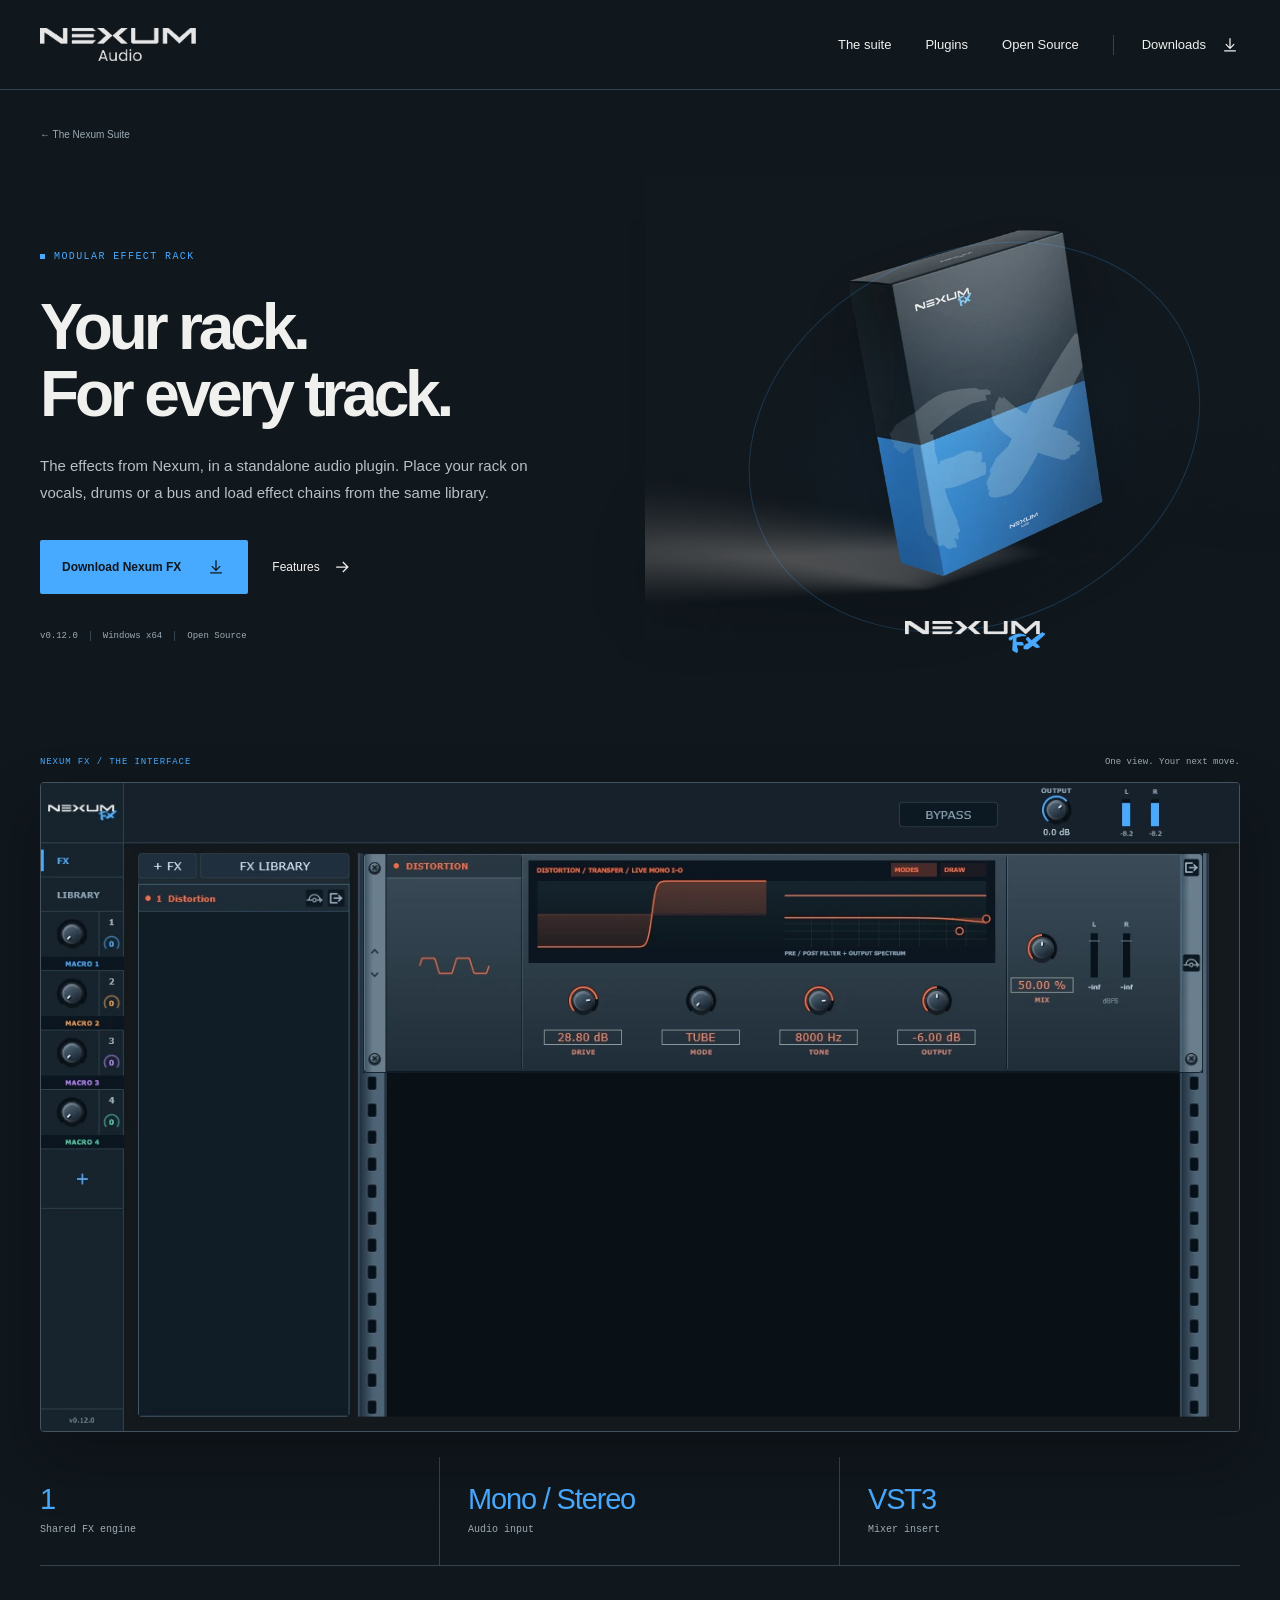
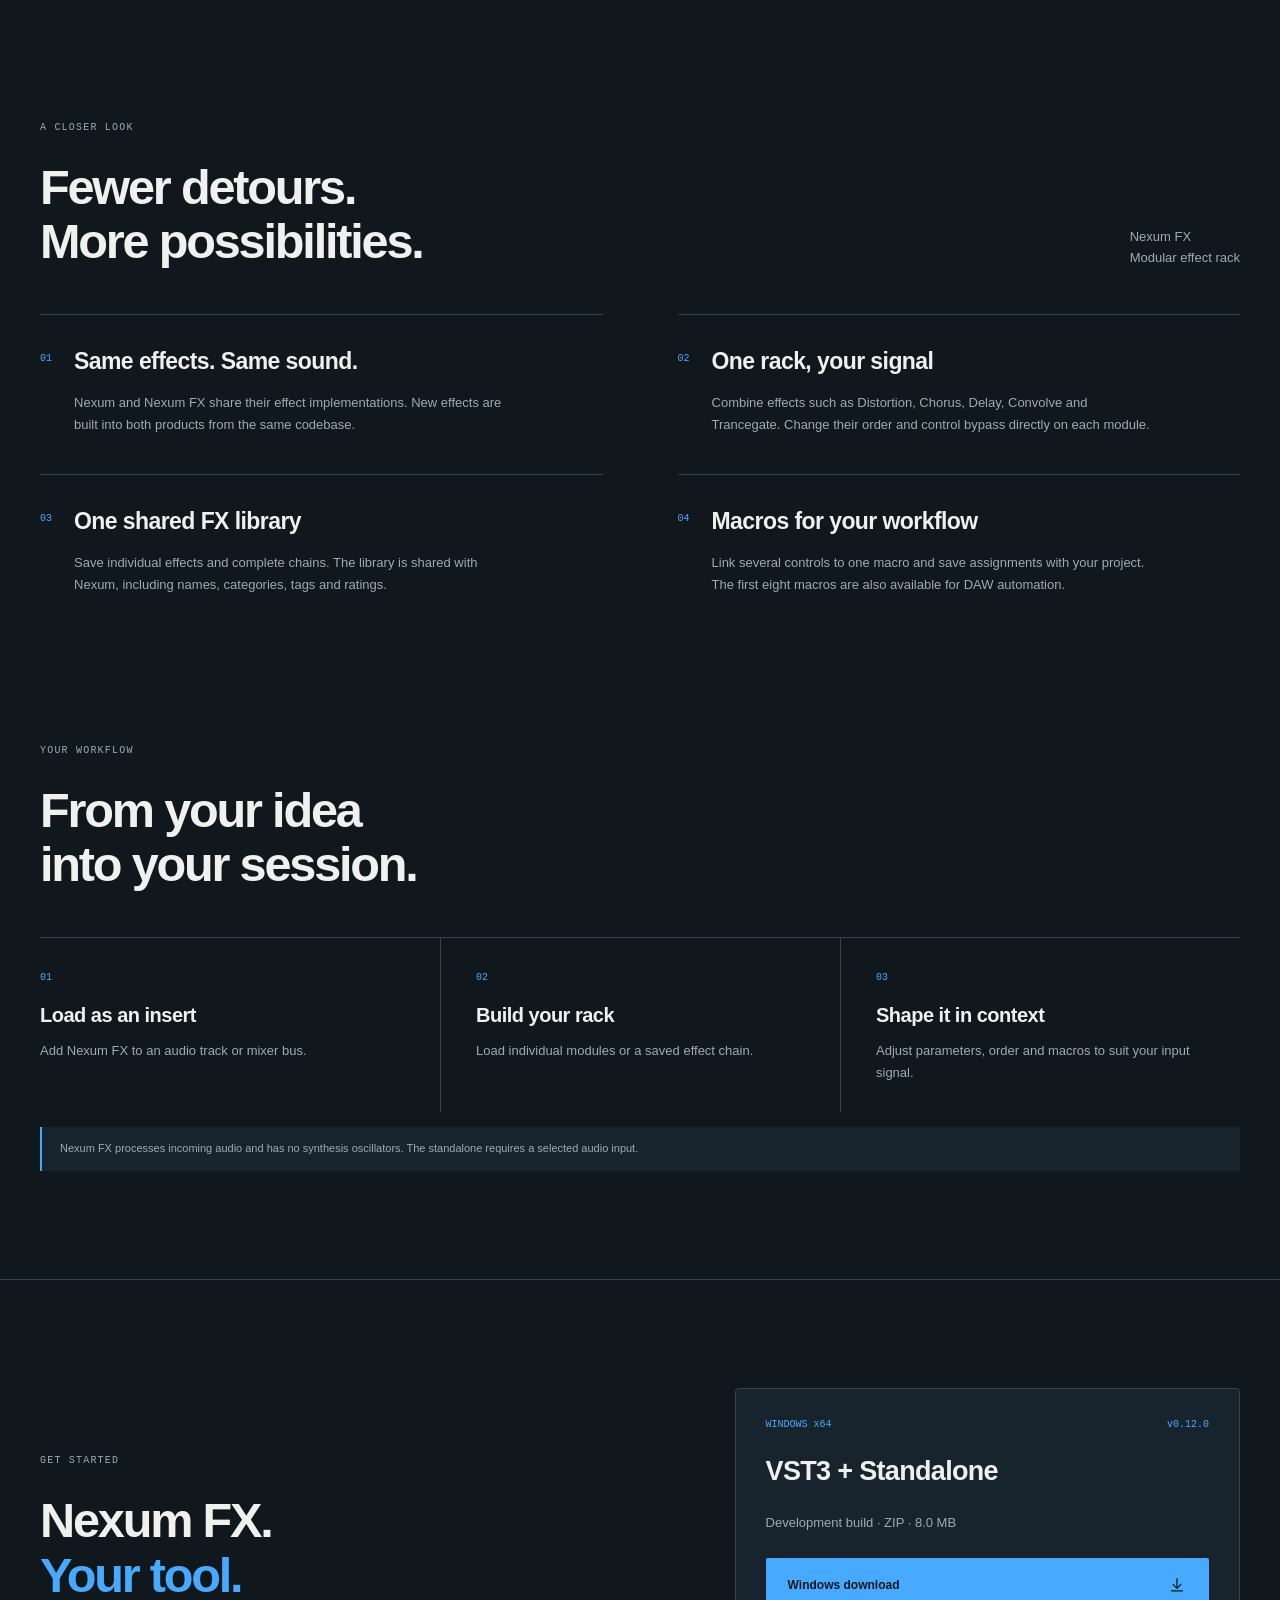
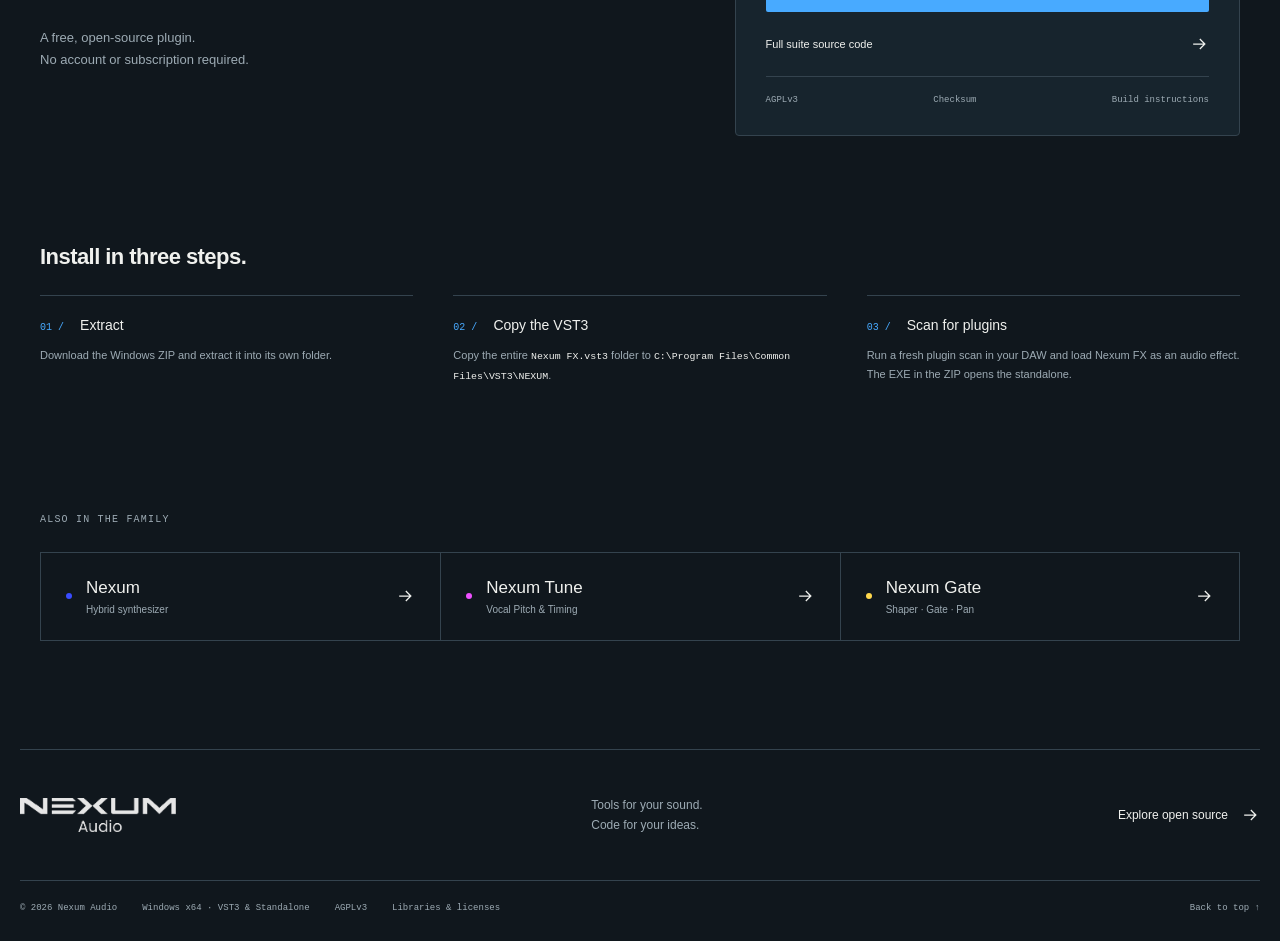
==== fx.html @ f0166827 "Add files via upload" ====
<!doctype html><html lang="en"><head><meta charset="utf-8"><meta name="viewport" content="width=device-width, initial-scale=1"><title>Nexum FX · Nexum Audio</title><meta name="description" content="The effects from Nexum, in a standalone audio plugin. Place your rack on vocals, drums or a bus and load effect chains from the same library."><meta name="theme-color" content="#10171d"><link rel="icon" href="assets/favicon.svg" type="image/svg+xml"><link rel="stylesheet" href="assets/style.css"><script src="assets/site.js" defer></script></head><body style="--accent:#48aaff;--accent-text:#48aaff"><a class="skip" href="#main">Skip to content</a><header class="site-header"><a href="index.html" class="brand" aria-label="Nexum Audio home"><img class="family-logo" src="assets/nexum-audio-logo.png" alt="Nexum Audio" width="156" height="34"></a><button class="menu-toggle" aria-expanded="false" aria-controls="navigation">Menu <span>+</span></button><nav id="navigation" aria-label="Main navigation"><a href="index.html#suite">The suite</a><a href="index.html#plugins">Plugins</a><a href="open-source.html">Open Source</a><a class="nav-download" href="#download">Downloads <svg viewbox="0 0 24 24" aria-hidden="true"><path d="M12 4v12m-5-5 5 5 5-5M5 19h14"></svg></a></nav></header><main id="main"><section class="product-hero section" id="top"><a class="back-link" href="index.html#plugins">← The Nexum Suite</a><div class="product-hero-grid"><div><p class="eyebrow"><span></span>MODULAR EFFECT RACK</p><h1>Your rack.<br>For every track.</h1><p class="hero-intro">The effects from Nexum, in a standalone audio plugin. Place your rack on vocals, drums or a bus and load effect chains from the same library.</p><div class="actions"><a class="button primary" href="#download">Download Nexum FX <svg viewbox="0 0 24 24" aria-hidden="true"><path d="M12 4v12m-5-5 5 5 5-5M5 19h14"></svg></a><a class="text-link" href="#features">Features <svg viewbox="0 0 24 24" aria-hidden="true"><path d="M5 12h14m-6-6 6 6-6 6"></svg></a></div><div class="hero-facts"><span>v0.12.0</span><span>Windows x64</span><span>Open Source</span></div></div><div class="product-art"><div class="art-orbit" aria-hidden="true"></div><img src="assets/fx-box.webp" alt="Nexum FX product mockup" width="1000" height="700"><img class="product-wordmark" src="assets/fx-logo.png" alt="Nexum FX Logo" width="800" height="182"></div></div></section><section class="product-screen section"><div class="screen-heading"><span class="mono">NEXUM FX / THE INTERFACE</span><span>One view. Your next move.</span></div><button class="screenshot " data-zoom="assets/fx-interface.webp" aria-label="Enlarge Nexum FX interface"><img src="assets/fx-interface.webp" alt="Nexum FX: modular effect rack with the macro sidebar" loading="lazy" width="1332" height="850"><span class="zoom-label">Enlarge view ↗</span></button><div class="product-stats"><div><strong>1</strong><span>Shared FX engine</span></div><div><strong>Mono / Stereo</strong><span>Audio input</span></div><div><strong>VST3</strong><span>Mixer insert</span></div></div></section><section class="section" id="features"><div class="section-heading"><div><p class="section-tag">A CLOSER LOOK</p><h2>Fewer detours.<br>More possibilities.</h2></div><p>Nexum FX<br>Modular effect rack</p></div><div class="features-grid"><article class="feature"><span class="feature-num">01</span><div><h3>Same effects. Same sound.</h3><p>Nexum and Nexum FX share their effect implementations. New effects are built into both products from the same codebase.</p></div></article><article class="feature"><span class="feature-num">02</span><div><h3>One rack, your signal</h3><p>Combine effects such as Distortion, Chorus, Delay, Convolve and Trancegate. Change their order and control bypass directly on each module.</p></div></article><article class="feature"><span class="feature-num">03</span><div><h3>One shared FX library</h3><p>Save individual effects and complete chains. The library is shared with Nexum, including names, categories, tags and ratings.</p></div></article><article class="feature"><span class="feature-num">04</span><div><h3>Macros for your workflow</h3><p>Link several controls to one macro and save assignments with your project. The first eight macros are also available for DAW automation.</p></div></article></div></section><section class="workflow-section section"><p class="section-tag">YOUR WORKFLOW</p><h2>From your idea<br>into your session.</h2><div class="workflow-grid"><article><span>01</span><h3>Load as an insert</h3><p>Add Nexum FX to an audio track or mixer bus.</p></article><article><span>02</span><h3>Build your rack</h3><p>Load individual modules or a saved effect chain.</p></article><article><span>03</span><h3>Shape it in context</h3><p>Adjust parameters, order and macros to suit your input signal.</p></article></div><p class="product-note">Nexum FX processes incoming audio and has no synthesis oscillators. The standalone requires a selected audio input.</p></section><section class="section product-download" id="download"><div><p class="section-tag">GET STARTED</p><h2>Nexum FX.<br><span>Your tool.</span></h2><p>A free, open-source plugin.<br>No account or subscription required.</p></div><div class="release-card"><div class="release-card-top"><span class="mono">WINDOWS x64</span><span>v0.12.0</span></div><h3>VST3 + Standalone</h3><p>Development build · ZIP · 8.0 MB</p><a class="button primary" href="downloads/nexum-fx-0.12.0-windows-x64.zip" download>Windows download <svg viewbox="0 0 24 24" aria-hidden="true"><path d="M12 4v12m-5-5 5 5 5-5M5 19h14"></svg></a><a class="source-download" href="downloads/nexum-suite-source-2026-11-03.zip" download>Full suite source code <svg viewbox="0 0 24 24" aria-hidden="true"><path d="M5 12h14m-6-6 6 6-6 6"></svg></a><div class="release-meta"><a href="downloads/AGPL-3.0.txt">AGPLv3</a><a href="downloads/SHA256SUMS.txt">Checksum</a><a href="open-source.html#build">Build instructions</a></div></div></section><section class="section installation"><h3>Install in three steps.</h3><ol><li><strong>Extract</strong><p>Download the Windows ZIP and extract it into its own folder.</p></li><li><strong>Copy the VST3</strong><p>Copy the entire <code>Nexum FX.vst3</code> folder to <code>C:\Program Files\Common Files\VST3\NEXUM</code>.</p></li><li><strong>Scan for plugins</strong><p>Run a fresh plugin scan in your DAW and load Nexum FX as an audio effect. The EXE in the ZIP opens the standalone.</p></li></ol></section><section class="section siblings"><p class="section-tag">ALSO IN THE FAMILY</p><div><a href="nexum.html" style="--product:#394cff"><span class="product-dot"></span><span>Nexum<small>Hybrid synthesizer</small></span><svg viewbox="0 0 24 24" aria-hidden="true"><path d="M5 12h14m-6-6 6 6-6 6"></svg></a><a href="tune.html" style="--product:#ee50ff"><span class="product-dot"></span><span>Nexum Tune<small>Vocal Pitch &amp; Timing</small></span><svg viewbox="0 0 24 24" aria-hidden="true"><path d="M5 12h14m-6-6 6 6-6 6"></svg></a><a href="gate.html" style="--product:#ffd84d"><span class="product-dot"></span><span>Nexum Gate<small>Shaper · Gate · Pan</small></span><svg viewbox="0 0 24 24" aria-hidden="true"><path d="M5 12h14m-6-6 6 6-6 6"></svg></a></div></section></main><footer class="site-footer"><div class="footer-top"><a href="index.html" class="brand"><img class="family-logo" src="assets/nexum-audio-logo.png" alt="Nexum Audio" width="156" height="34"></a><p>Tools for your sound.<br>Code for your ideas.</p><a class="text-link" href="open-source.html">Explore open source <svg viewbox="0 0 24 24" aria-hidden="true"><path d="M5 12h14m-6-6 6 6-6 6"></svg></a></div><div class="footer-bottom"><span>© 2026 Nexum Audio</span><span>Windows x64 · VST3 &amp; Standalone</span><a href="downloads/AGPL-3.0.txt">AGPLv3</a><a href="downloads/THIRD-PARTY-NOTICES.txt">Libraries &amp; licenses</a><a href="#top">Back to top ↑</a></div></footer><dialog class="image-dialog" aria-label="Plugin view"><button class="dialog-close" aria-label="Close image">Close ×</button><img src="assets/nexum-interface.webp" alt="Enlarged plugin view"></dialog></body></html>
---- assets/style.css ----
@charset "UTF-8";
:root{--bg:#10171d;--surface:#17242d;--line:#34434e;--text:#f0f1ee;--muted:#9dabb4;--accent:#394cff;--accent-text:#a0aaff;--max:1320px;color-scheme:dark;font-family:"Segoe UI",Arial,sans-serif;font-synthesis:none}*{box-sizing:border-box}html{scroll-behavior:smooth;scroll-padding-top:100px}body{margin:0;background:var(--bg);color:var(--text);-webkit-font-smoothing:antialiased}a{color:inherit;text-decoration:none}button,input{font:inherit}button{color:inherit}a,button,summary{-webkit-tap-highlight-color:transparent}button,summary{cursor:pointer}a:focus-visible,button:focus-visible,summary:focus-visible{outline:2px solid var(--accent-text);outline-offset:5px}button{border:0}svg{width:20px;height:20px;fill:none;stroke:currentColor;stroke-width:1.5;flex-shrink:0}img{display:block;max-width:100%;height:auto}h1,h2,h3,p{margin:0}h1,h2,h3{font-weight:600}p{line-height:1.7}h1{font-size:clamp(54px,5.5vw,86px);line-height:1.04;letter-spacing:-.065em}h2{font-size:clamp(35px,3.8vw,58px);line-height:1.12;letter-spacing:-.045em}h3{font-size:23px;letter-spacing:-.025em}main{overflow:hidden}.section{max-width:var(--max);margin:auto;padding:108px 40px}.mono,.eyebrow,.section-tag,.hero-facts,.card-bottom,.release-meta,.micro,.screen-heading{font-family:Consolas,"Courier New",monospace}.skip{position:fixed;top:-70px;left:20px;background:var(--text);color:var(--bg);padding:15px;z-index:99}.skip:focus{top:10px}.site-header{height:90px;display:flex;align-items:center;justify-content:space-between;gap:30px;padding:0 max(40px,calc((100vw - 1240px)/2));border-bottom:1px solid var(--line);position:relative;background:var(--bg);z-index:10}.brand{display:inline-flex;align-items:center;gap:12px;font-weight:650;font-size:20px;letter-spacing:.08em;white-space:nowrap}.brand small{font-size:10px;display:block;font-weight:400;letter-spacing:.43em;color:var(--muted);margin-top:1px}.brand-symbol{width:34px;height:30px;color:var(--text);stroke:none}nav{display:flex;gap:34px;align-items:center;font-size:13px}nav a:hover,.text-link:hover,.footer-bottom a:hover{color:var(--accent-text)}.nav-download{border-left:1px solid var(--line);padding-left:28px;display:flex;align-items:center;gap:14px}.menu-toggle{display:none;background:transparent}.home-hero{max-width:1440px;margin:auto;display:grid;grid-template-columns:.94fr 1.1fr;gap:50px;align-items:center;padding:98px 40px 90px;min-height:690px}.hero-copy{padding-left:max(0px,calc((100vw - 1320px)/4));position:relative;z-index:2}.eyebrow{font-size:10px;letter-spacing:.14em;color:var(--muted);margin-bottom:29px;display:flex;align-items:center;gap:9px}.eyebrow>span,.signal-light:before{width:5px;height:5px;display:inline-block;background:var(--accent-text)}.home-hero h1 span{color:var(--accent-text)}.hero-intro{max-width:480px;font-size:16px;line-height:1.8;color:#b8c1c6;margin-top:25px}.actions{display:flex;align-items:center;gap:24px;flex-wrap:wrap;margin-top:34px}.button{display:inline-flex;align-items:center;justify-content:space-between;gap:25px;font-size:12px;font-weight:600;padding:17px 22px;min-height:52px;border-radius:2px;transition:background .2s,transform .2s}.button:hover{transform:translateY(-2px)}.button.primary{background:var(--accent);color:white}.button.primary:hover{background:color-mix(in srgb,var(--accent),white 12%)}body[style*="#ffd84d"] .primary,body[style*="#48aaff"] .primary,body[style*="#ee50ff"] .primary{color:#10171d}.text-link{font-size:12px;display:inline-flex;gap:12px;align-items:center;white-space:nowrap}.hero-facts{display:flex;flex-wrap:wrap;gap:0;margin-top:37px;font-size:9px;color:var(--muted)}.hero-facts>span+span{border-left:1px solid var(--line);margin-left:12px;padding-left:12px}.hero-stage{position:relative;min-width:0}.stage-top{display:flex;justify-content:space-between;color:var(--muted);font-size:9px;letter-spacing:.1em;margin-bottom:16px}.signal-light{display:flex;gap:7px;align-items:center;color:#bac8ba}.signal-light:before{content:"";background:#a6c5a8}.stage-frame{background:var(--surface);border:1px solid #41515e;box-shadow:0 35px 80px #0006;position:relative;transform:perspective(1400px) rotateY(-6deg) rotateX(2deg);transform-origin:center;transition:transform .5s}.stage-frame:before{content:"";height:3px;position:absolute;top:-1px;left:-1px;right:-1px;background:linear-gradient(90deg,#394cff 0 25%,#48aaff 25% 50%,#ee50ff 50% 75%,#ffd84d 75%)}.stage-frame>img{width:100%;aspect-ratio:1.567;object-fit:cover}.stage-caption{padding:19px 22px;display:grid;grid-template-columns:1fr 40px;gap:5px;border-top:1px solid var(--line);background:var(--surface)}.stage-caption>span{font:8px Consolas,monospace;letter-spacing:.14em;color:var(--muted)}.stage-caption>strong{font-size:23px;font-weight:500;grid-column:1;letter-spacing:-.03em}.stage-caption>a{grid-column:2;grid-row:1/3;display:grid;place-items:center;color:var(--stage-accent,#8490ff)}.product-switch{display:grid;grid-template-columns:repeat(4,1fr);margin-top:30px;border-bottom:1px solid var(--line)}.product-switch button{background:none;display:flex;align-items:center;gap:6px;justify-content:center;position:relative;padding:16px 3px;color:var(--muted);font-size:10px;white-space:nowrap;border-bottom:2px solid transparent}.product-switch button:hover,.product-switch button[aria-pressed=true]{color:var(--text)}.product-switch button[aria-pressed=true]{border-color:var(--product)}.product-dot{display:inline-block;width:6px;height:6px;flex-shrink:0;background:var(--product,#8490ff);border-radius:50%}.family-line{max-width:1240px;margin:auto;display:flex;align-items:center;border-top:1px solid var(--line);border-bottom:1px solid var(--line);padding:20px 0;gap:32px;font:9px Consolas,monospace;letter-spacing:.24em;color:var(--muted)}.family-line i{height:1px;flex:1;background:var(--line)}.section-tag{font-size:10px;color:var(--muted);letter-spacing:.12em;margin-bottom:24px}.suite-intro{display:grid;grid-template-columns:.5fr 1fr .93fr;gap:45px;align-items:start}.suite-intro h2{font-size:39px}.suite-intro>p{font-size:14px;color:var(--muted);padding-top:2px}.section-heading{display:flex;align-items:flex-end;justify-content:space-between;gap:35px;margin-bottom:45px}.section-heading>p{color:var(--muted);font-size:13px;line-height:1.6}.plugin-section{padding-top:12px}.product-grid{display:grid;grid-template-columns:repeat(2,1fr);gap:24px}.product-card{background:var(--surface);border:1px solid var(--line);position:relative;border-radius:4px;overflow:hidden;transition:border-color .2s}.product-card:hover{border-color:var(--product)}.card-top{display:flex;align-items:center;justify-content:space-between;padding:26px 28px 18px}.card-top .mono{font-size:9px;letter-spacing:.07em;color:var(--muted)}.card-title{display:flex;justify-content:space-between;align-items:center;padding:0 28px}.card-title h3{font-size:35px;letter-spacing:-.04em}.card-title svg{color:var(--product-text);width:26px;height:26px}.product-card>p{padding:8px 28px 27px;color:var(--muted);font-size:13px}.card-visual{display:block;margin:0 28px;border:1px solid #445562;border-bottom:0;max-height:258px;overflow:hidden;background:#0c1620;transition:transform .4s}.card-visual img{width:100%;height:auto}.product-card:hover .card-visual{transform:translateY(-4px)}.card-bottom{display:flex;justify-content:space-between;align-items:center;padding:17px 28px;border-top:1px solid var(--line);font-size:9px;position:relative;background:var(--surface)}.card-bottom>span{color:var(--muted)}.card-bottom>a{color:var(--product-text)}.source-section{background:#e4e8e5;color:#17242d;padding:92px 40px}.source-grid{max-width:1240px;margin:auto;display:grid;grid-template-columns:1.15fr .85fr;gap:100px;align-items:center}.source-grid .section-tag{color:#5f6b6d}.source-grid h2{font-size:48px}.source-grid h2 span{color:#52638c}.source-copy>p{font-size:14px;max-width:410px}.code-mark{font:46px Consolas,monospace;letter-spacing:-.08em;display:block;margin-bottom:20px;color:#394cff}.button.ink{background:#17242d;color:#f0f1ee;margin-top:26px}.source-copy>.micro{font-size:10px;margin-top:18px;color:#5f6b6d}.download-table{border-top:1px solid var(--line)}.download-table-label{display:flex;justify-content:space-between;color:var(--muted);font-size:9px;letter-spacing:.1em;padding:16px 20px}.download-row{display:grid;grid-template-columns:8px 1.2fr .45fr .7fr 205px;align-items:center;gap:20px;padding:24px 20px;border-top:1px solid var(--line);transition:background .2s}.download-row:hover{background:var(--surface)}.download-row>div>a{font-size:20px;letter-spacing:-.025em}.download-row small{display:block;color:var(--muted);font-size:10px;margin-top:4px}.download-version,.download-format{font:11px Consolas,monospace;color:var(--muted)}.download-action{display:grid;grid-template-columns:1fr 20px;align-items:center;border:1px solid var(--line);padding:12px 16px;font-size:11px}.download-action small{font:9px Consolas,monospace}.download-action svg{grid-column:2;grid-row:1/3;color:var(--product)}.download-action:hover{border-color:var(--product)}.download-foot{display:flex;justify-content:space-between;gap:25px;margin-top:24px;color:var(--muted);font-size:10px}.download-foot>a{text-decoration:underline;text-underline-offset:4px}.faq-grid{display:grid;grid-template-columns:.8fr 1.2fr;gap:100px;margin-top:95px}.faq-grid>div>p{font-size:13px;color:var(--muted);max-width:300px;margin-top:15px}details{border-top:1px solid var(--line);font-size:13px}details:last-child{border-bottom:1px solid var(--line)}summary{display:flex;justify-content:space-between;gap:15px;padding:22px 0;list-style:none}summary::-webkit-details-marker{display:none}summary:after{content:"+";color:var(--accent-text);font-size:18px;line-height:18px}details[open] summary:after{content:"−"}details>p{padding:0 20px 22px 0;color:var(--muted);font-size:12px}code{font-family:Consolas,monospace;overflow-wrap:anywhere;color:var(--text);font-size:.9em}.site-footer{border-top:1px solid var(--line);max-width:1240px;margin:auto}.footer-top{display:flex;align-items:center;justify-content:space-between;padding:45px 0;gap:35px}.footer-top>p{font-size:12px;color:var(--muted)}.footer-bottom{display:flex;flex-wrap:wrap;gap:25px;font:9px Consolas,monospace;color:var(--muted);border-top:1px solid var(--line);padding:22px 0 30px}.footer-bottom a:last-child{margin-left:auto}.product-hero{padding-top:34px;padding-bottom:0}.back-link{font-size:10px;color:var(--muted)}.back-link:hover{color:var(--accent-text)}.product-hero-grid{display:grid;grid-template-columns:1.1fr .9fr;gap:20px;align-items:center;min-height:565px}.product-hero h1{font-size:clamp(50px,5vw,73px)}.product-hero .eyebrow{color:var(--accent-text);margin-top:40px}.product-hero .hero-intro{font-size:15px;max-width:510px}.product-hero .actions{gap:24px}.product-art{position:relative;isolation:isolate;min-width:0;padding-bottom:20px}.product-art>img:first-of-type{position:relative;width:125%;max-width:none;margin-left:-12%;filter:drop-shadow(0 24px 28px #0004);z-index:1;mix-blend-mode:lighten}.product-wordmark{position:relative;width:140px;margin:-20px auto 0;z-index:2}.art-orbit{position:absolute;border:1px solid color-mix(in srgb,var(--accent),transparent 78%);border-radius:50%;inset:15% 6% 10%;transform:rotate(-25deg);background:radial-gradient(ellipse at center,color-mix(in srgb,var(--accent),transparent 93%),transparent 65%)}.product-screen{padding-top:50px;padding-bottom:45px}.screen-heading{display:flex;justify-content:space-between;gap:20px;padding-bottom:15px;font-size:9px;color:var(--muted)}.screen-heading .mono{color:var(--accent-text);letter-spacing:.1em}.screenshot{display:block;width:100%;padding:0;background:var(--surface);position:relative;border:1px solid #435360;border-radius:4px;overflow:hidden;box-shadow:0 25px 60px #0004}.screenshot img{width:100%;height:auto}.zoom-label{position:absolute;bottom:13px;right:13px;background:#10171de8;border:1px solid var(--line);font-size:9px;padding:8px 10px;opacity:0;transition:opacity .2s}.screenshot:hover .zoom-label,.screenshot:focus-visible .zoom-label{opacity:1}.product-stats{display:grid;grid-template-columns:repeat(3,1fr);border-bottom:1px solid var(--line);margin-top:25px}.product-stats>div{padding:26px 28px 30px;border-right:1px solid var(--line)}.product-stats>div:first-child{padding-left:0}.product-stats>div:last-child{border-right:0}.product-stats strong{display:block;font-size:29px;font-weight:500;letter-spacing:-.04em;color:var(--accent-text)}.product-stats span{font:10px Consolas,monospace;color:var(--muted);display:block;margin-top:8px}.features-grid{display:grid;grid-template-columns:repeat(2,1fr);column-gap:75px}.feature{border-top:1px solid var(--line);padding:31px 0 38px;display:flex;gap:22px}.feature-num{color:var(--accent-text);font:10px Consolas,monospace;margin-top:7px}.feature h3{font-size:23px;line-height:1.35}.feature p{font-size:13px;color:var(--muted);margin-top:15px;max-width:440px}.workflow-section{padding-top:0}.workflow-grid{display:grid;grid-template-columns:repeat(3,1fr);margin-top:45px;border-top:1px solid var(--line)}.workflow-grid article{padding:28px 35px 28px 0}.workflow-grid article+article{border-left:1px solid var(--line);padding-left:35px}.workflow-grid article>span{font:10px Consolas,monospace;color:var(--accent-text)}.workflow-grid h3{font-size:20px;margin-top:20px}.workflow-grid p{font-size:13px;color:var(--muted);margin-top:13px}.product-note{border-left:2px solid var(--accent);padding:12px 18px;font-size:11px;line-height:1.8;color:var(--muted);background:var(--surface);margin-top:15px}.product-download{display:grid;grid-template-columns:1fr .85fr;gap:100px;align-items:center;border-top:1px solid var(--line)}.product-download>div>p:not(.section-tag){color:var(--muted);font-size:13px;margin-top:25px}.product-download h2>span{color:var(--accent-text)}.release-card{background:var(--surface);border:1px solid var(--line);padding:30px;border-radius:4px}.release-card-top{display:flex;justify-content:space-between;gap:20px;font:10px Consolas,monospace;color:var(--accent-text);margin-bottom:26px}.release-card>h3{font-size:27px}.release-card>p{font-size:11px;color:var(--muted);margin:8px 0 24px}.release-card>.button{width:100%}.source-download{display:flex;align-items:center;justify-content:space-between;gap:20px;font-size:11px;padding:22px 0;border-bottom:1px solid var(--line)}.source-download:hover{color:var(--accent-text)}.release-meta{display:flex;justify-content:space-between;gap:15px;color:var(--muted);font-size:9px;margin-top:18px}.installation{padding-top:0;padding-bottom:75px}.installation>h3{font-size:22px}.installation>ol{list-style:none;margin:25px 0 0;padding:0;display:grid;grid-template-columns:repeat(3,1fr);gap:40px;counter-reset:install}.installation li{counter-increment:install;padding:20px 0;border-top:1px solid var(--line)}.installation li strong{font-weight:500;font-size:14px}.installation li strong:before{content:"0" counter(install) " / ";font:10px Consolas,monospace;color:var(--accent-text);margin-right:10px}.installation p{font-size:11px;color:var(--muted);margin-top:12px}.siblings{padding-top:30px}.siblings>div{display:grid;grid-template-columns:repeat(3,1fr);border:1px solid var(--line)}.siblings a{display:flex;align-items:center;gap:14px;padding:25px;font-size:17px}.siblings a+a{border-left:1px solid var(--line)}.siblings small{display:block;font-size:10px;color:var(--muted);margin-top:6px}.siblings svg{margin-left:auto}.siblings a:hover{background:var(--surface)}.source-hero{padding-top:100px}.source-hero h1 span{color:var(--accent-text)}.source-hero .hero-intro{max-width:620px}.source-layout{display:grid;grid-template-columns:1fr 1fr;gap:100px;padding-top:20px;border-bottom:1px solid var(--line)}.source-layout>div>p:not(.section-tag){font-size:14px;color:var(--muted);margin-top:25px;max-width:450px}.code-tree{padding:32px;background:var(--surface);border:1px solid var(--line);font:14px Consolas,monospace}.code-tree>.mono{border-bottom:1px solid var(--line);padding-bottom:20px;color:var(--muted);font-size:10px}.code-tree p{padding-top:19px;display:flex;gap:12px;align-items:center}.code-tree p>span{color:var(--accent-text)}.code-tree small{font-size:9px;color:var(--muted);margin-left:auto}.build-grid{display:grid;grid-template-columns:.8fr 1.2fr;gap:90px;margin-top:45px}.build-grid h3{font-size:21px;margin-bottom:12px}.build-grid p{font-size:13px;color:var(--muted)}.build-grid article>h3:not(:first-child){margin-top:30px}.code-block{background:var(--surface);border:1px solid var(--line);min-width:0}.code-bar{display:flex;justify-content:space-between;gap:20px;align-items:center;padding:15px 20px;border-bottom:1px solid var(--line);font:9px Consolas,monospace;color:var(--muted)}.code-bar button{background:transparent;font-size:10px;color:var(--accent-text);padding:4px}.code-block pre{overflow:auto;font-size:12px;line-height:1.8;padding:25px;margin:0}.code-block>p{font-size:10px;padding:0 25px 22px}.license-section{padding-top:10px}.license-section>p:not(.section-tag){font-size:14px;color:var(--muted);max-width:660px;margin-top:25px}.license-links{display:grid;grid-template-columns:repeat(3,1fr);gap:30px;margin-top:40px}.license-links>a{padding:22px 0;border-top:1px solid var(--line);font-size:12px;display:flex;align-items:center;justify-content:space-between}.license-links>a:hover{color:var(--accent-text)}.source-callout{border-top:1px solid var(--line);display:flex;gap:35px;align-items:center;justify-content:space-between}.source-callout h2{font-size:40px}.source-callout .actions{flex-direction:column;align-items:stretch;margin:0}.image-dialog{border:1px solid #64747e;background:#10171d;padding:45px 16px 16px;border-radius:4px;max-width:96vw;max-height:94vh;width:max-content;color:var(--text)}.image-dialog::backdrop{background:#030709e8;backdrop-filter:blur(8px)}.image-dialog>img{width:auto;height:auto;max-height:calc(94vh - 70px);max-width:calc(96vw - 34px);object-fit:contain}.dialog-close{position:absolute;right:16px;top:12px;background:none;font-size:11px}.dialog-close:hover{color:var(--accent-text)}
@media(min-width:1500px){.home-hero{gap:70px;padding-top:115px;padding-bottom:110px;min-height:760px}.hero-copy{padding-left:20px}}
@media(max-width:1100px){.home-hero{gap:30px;padding:70px 30px;min-height:600px}h1{font-size:66px}.hero-copy{padding-left:0}.hero-intro{font-size:14px}.home-hero .actions{gap:20px;align-items:flex-start;flex-direction:column}.section{padding:80px 30px}.site-header{padding:0 30px}.family-line,.site-footer{margin-left:30px;margin-right:30px}.suite-intro{grid-template-columns:1fr 1fr;gap:25px}.suite-intro .section-tag{grid-column:1/3}.source-grid{gap:50px}.source-grid h2{font-size:40px}.source-section{padding:75px 30px}.download-row{grid-template-columns:6px 1fr .4fr 190px}.download-format{display:none}.faq-grid{gap:50px}.product-hero h1{font-size:58px}.product-hero-grid{grid-template-columns:1.1fr .9fr;min-height:550px}.product-download{gap:50px}.features-grid{column-gap:40px}.source-layout{gap:50px}.build-grid{gap:40px}.product-screen{padding-top:25px}.workflow-section{padding-top:0}.installation{padding-top:0}.siblings{padding-top:20px}}
@media(max-width:760px){.site-header{height:76px;padding:0 22px}.brand{font-size:18px}.brand-symbol{width:30px}.menu-toggle{display:flex;align-items:center;gap:18px;font-size:11px;padding:10px 0}.menu-toggle span{font-size:20px}nav{display:none;position:absolute;top:75px;left:0;right:0;padding:18px 22px 25px;background:var(--bg);border-bottom:1px solid var(--line);flex-direction:column;align-items:stretch;gap:0}nav.open{display:flex}nav>a{padding:17px 0;border-bottom:1px solid var(--line)}.nav-download{padding-left:0;justify-content:space-between;border-left:0}.home-hero{grid-template-columns:1fr;padding:56px 22px 42px;gap:50px;min-height:0}.home-hero h1{font-size:clamp(58px,12vw,84px)}.eyebrow{font-size:8px;margin-bottom:23px}.hero-intro{font-size:14px;max-width:500px}.home-hero .actions{flex-direction:row;align-items:center}.button{font-size:11px;padding:16px 18px;gap:20px}.text-link{font-size:11px}.hero-facts{font-size:8px;margin-top:27px}.stage-frame{transform:none}.stage-top{font-size:8px}.product-switch{margin-top:15px}.product-switch button{font-size:9px;padding:14px 2px}.family-line{margin:0 22px;gap:14px;font-size:8px;letter-spacing:.1em;padding:18px 0}.section{padding:65px 22px}.suite-intro{grid-template-columns:1fr;gap:22px}.suite-intro .section-tag{grid-column:auto;margin-bottom:0}.suite-intro h2{font-size:37px}.suite-intro>p{max-width:550px}.section-heading{display:block;margin-bottom:30px}.section-heading>p{margin-top:20px;font-size:12px}.section-heading>.text-link{margin-top:22px}h2{font-size:36px}.plugin-section{padding-top:15px}.product-grid{grid-template-columns:1fr;gap:20px}.card-top{padding:22px 22px 15px}.card-title{padding:0 22px}.card-title h3{font-size:31px}.product-card>p{padding:8px 22px 23px;font-size:12px}.card-visual{margin:0 22px;max-height:280px}.card-bottom{padding:16px 22px;font-size:8px}.source-section{padding:65px 22px}.source-grid{grid-template-columns:1fr;gap:35px}.source-grid h2{font-size:37px}.code-mark{display:none}.source-copy>p{max-width:550px}.download-row{grid-template-columns:6px 1fr auto;gap:13px;padding:22px 0}.download-row>div>a{font-size:18px}.download-version{display:none}.download-action{padding:10px 12px;font-size:10px;gap:5px}.download-action small{font-size:8px}.download-row>div>small{font-size:9px;max-width:150px}.download-table-label{padding:15px 0;font-size:8px}.download-foot{font-size:9px;gap:16px;align-items:start;flex-direction:column}.faq-grid{grid-template-columns:1fr;gap:25px;margin-top:65px}.faq-grid>div>p{max-width:100%}.site-footer{margin:0 22px}.footer-top{flex-wrap:wrap;gap:25px;padding:35px 0}.footer-top .brand{flex:1}.footer-top>.text-link{width:100%}.footer-bottom{gap:16px;font-size:8px}.footer-bottom a:last-child{margin-left:0}.product-hero{padding-top:25px;padding-bottom:0}.product-hero-grid{grid-template-columns:1fr;gap:0;min-height:0}.product-hero .eyebrow{margin-top:35px}.product-hero h1{font-size:clamp(46px,10.5vw,70px)}.product-hero .hero-intro{font-size:14px}.product-art{max-width:440px;width:100%;margin:10px auto 0}.product-art>img:first-of-type{width:100%;margin:0}.art-orbit{inset:12% 12% 10%}.product-wordmark{width:120px;margin:-10px auto 0}.product-screen{padding-top:22px;padding-bottom:0}.screen-heading{font-size:8px}.screen-heading>span:last-child{display:none}.product-stats{margin-top:15px}.product-stats>div{padding:20px 12px 23px}.product-stats strong{font-size:21px}.product-stats span{font-size:8px;line-height:1.5}.features-grid{grid-template-columns:1fr}.feature{padding:25px 0;gap:18px}.feature h3{font-size:22px}.feature p{font-size:13px;max-width:100%}.workflow-section{padding-top:0}.workflow-grid{grid-template-columns:1fr;margin-top:30px}.workflow-grid article{padding:25px 0}.workflow-grid article+article{border-left:0;padding-left:0;border-top:1px solid var(--line)}.workflow-grid h3{margin-top:12px}.product-note{margin-top:0}.product-download{grid-template-columns:1fr;gap:35px}.release-card{padding:24px}.release-meta{font-size:8px}.installation{padding-top:0;padding-bottom:30px}.installation>ol{grid-template-columns:1fr;gap:0}.installation li{padding:20px 0}.siblings>div{grid-template-columns:1fr}.siblings a+a{border-left:0;border-top:1px solid var(--line)}.siblings a{padding:23px}.source-hero{padding-top:65px}.source-hero h1{font-size:clamp(45px,10vw,70px)}.source-layout{grid-template-columns:1fr;gap:30px;padding-top:0}.code-tree{padding:23px;font-size:12px}.code-tree small{font-size:8px}.build-grid{grid-template-columns:1fr;gap:30px;margin-top:30px}.code-block pre{padding:20px;font-size:11px}.license-section{padding-top:0}.license-links{grid-template-columns:1fr;gap:0;margin-top:25px}.source-callout{display:block}.source-callout h2{font-size:34px}.source-callout .actions{margin-top:30px;align-items:flex-start}.zoom-label{display:none}}
@media(prefers-reduced-motion:reduce){html{scroll-behavior:auto}*,*:before,*:after{transition:none!important;animation:none!important}}
.family-logo{width:156px;height:auto;max-height:44px;object-fit:contain}.footer-top .family-logo{width:156px}@media(max-width:760px){.family-logo{width:140px}}
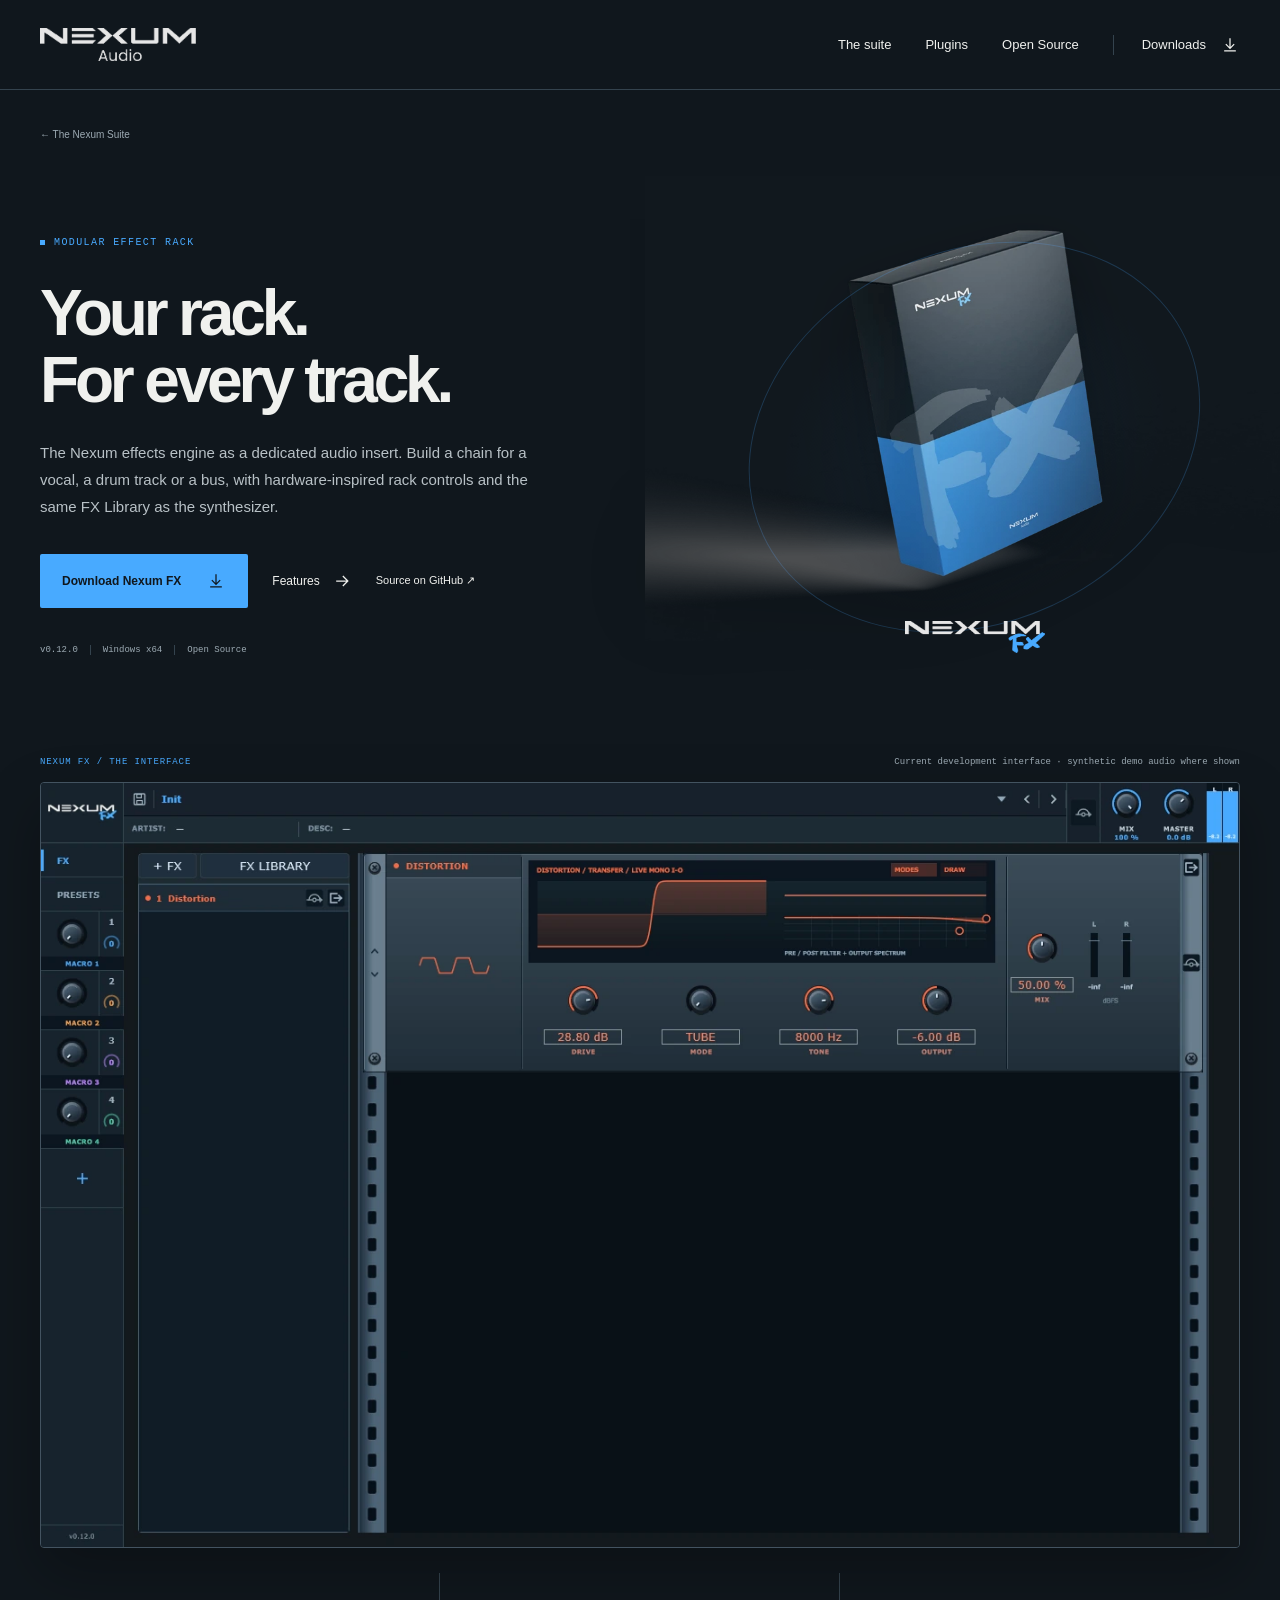
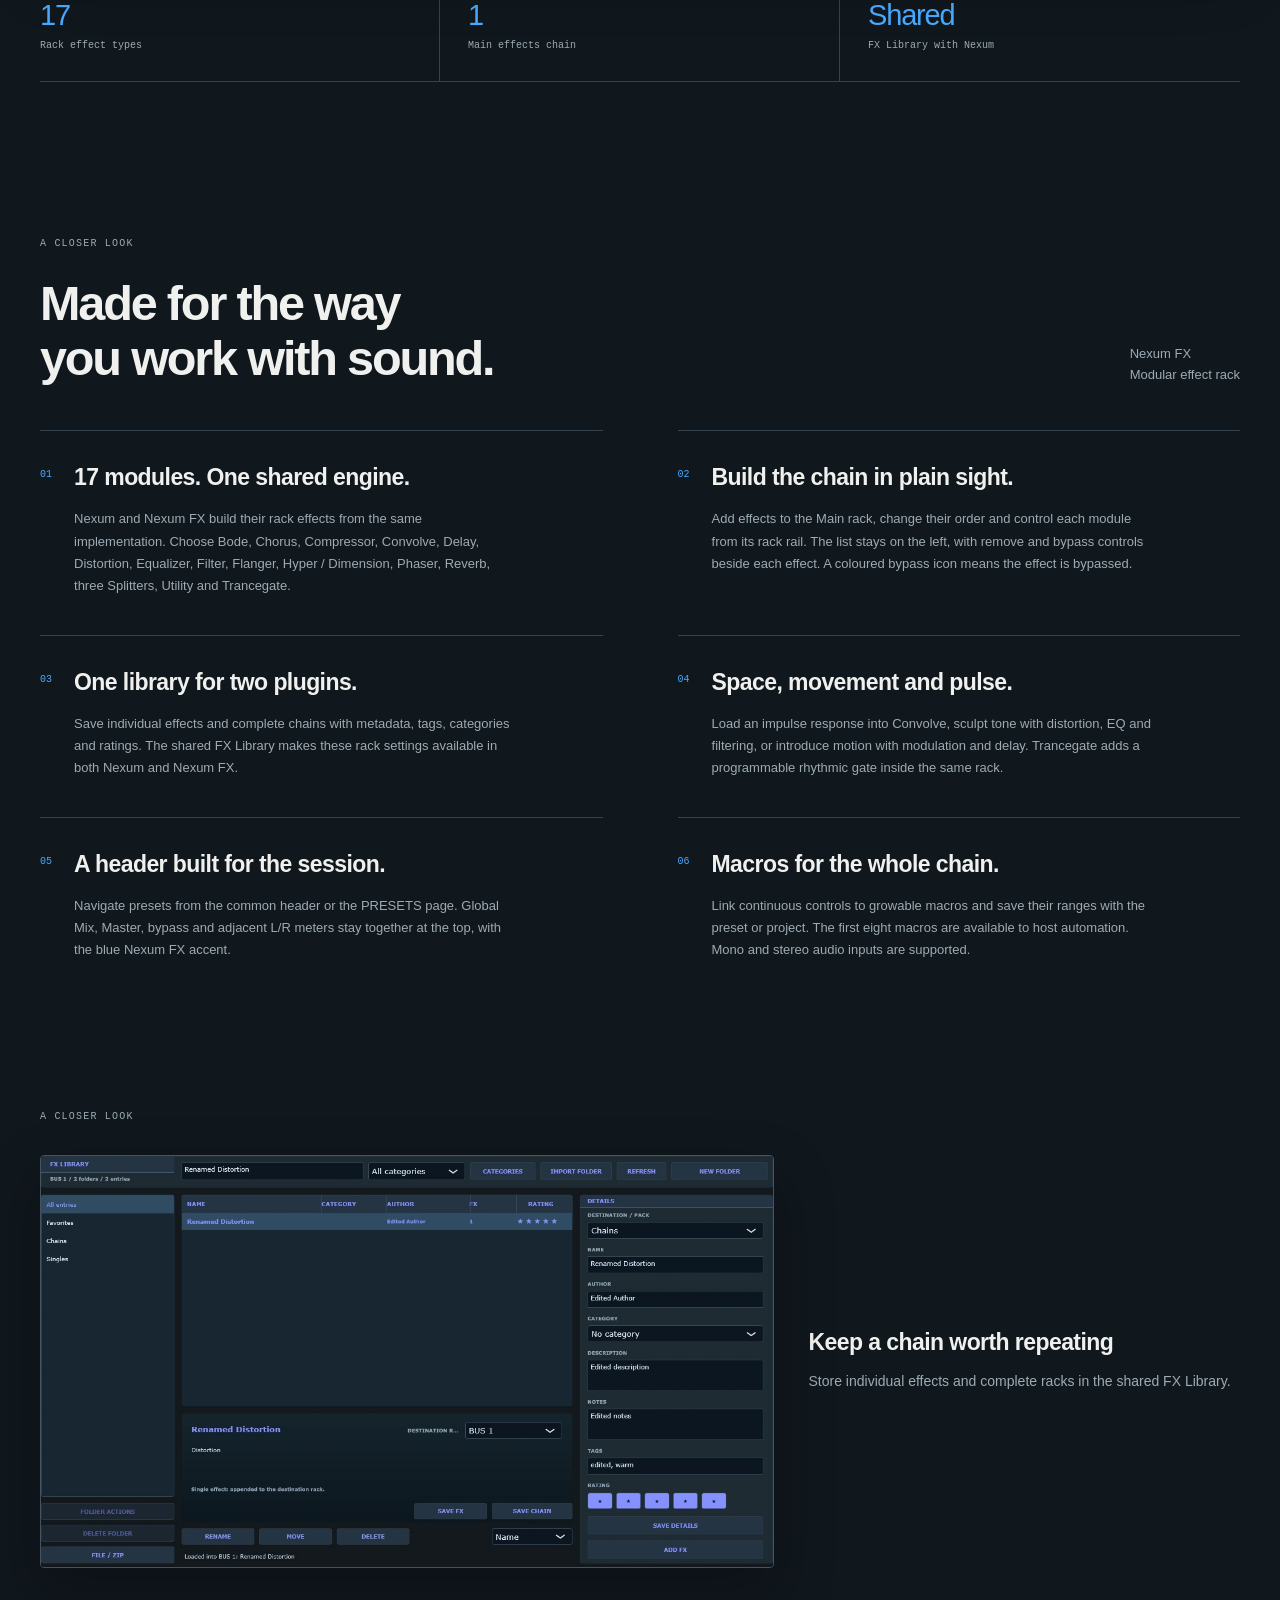
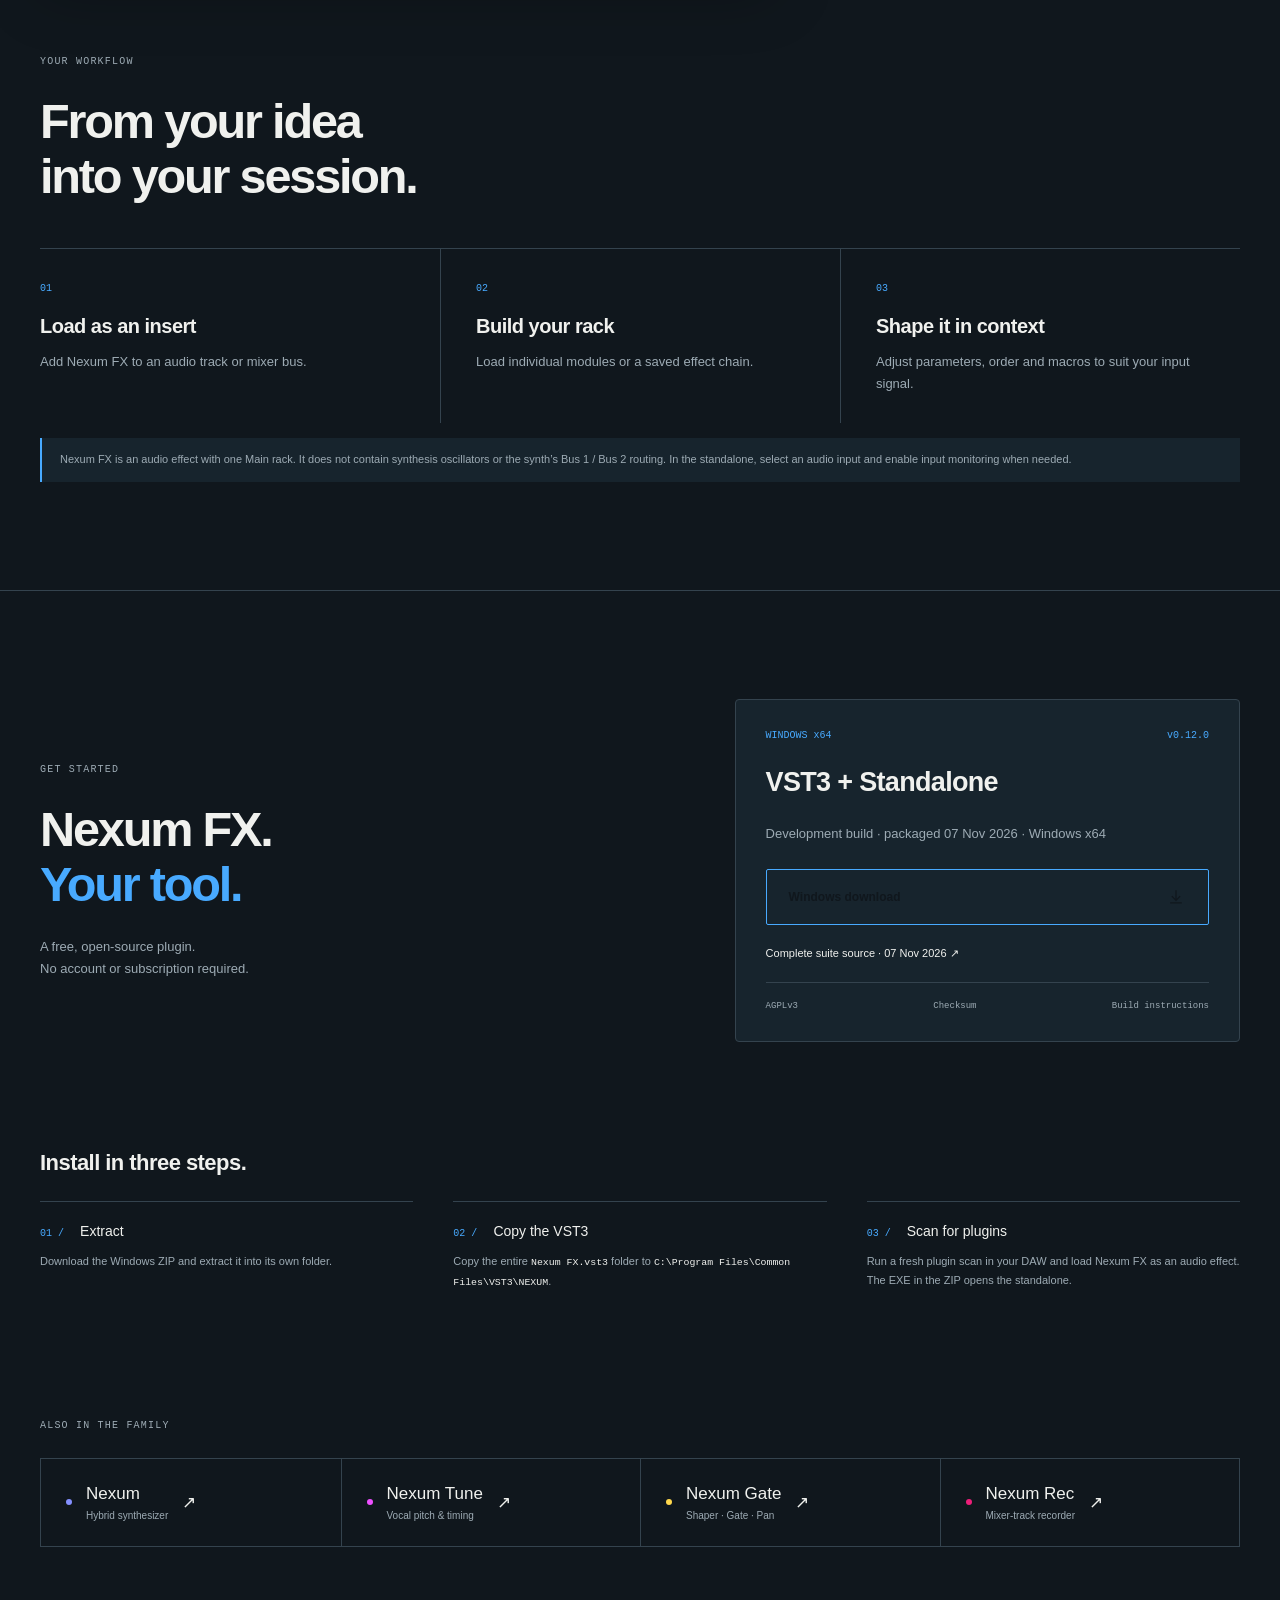
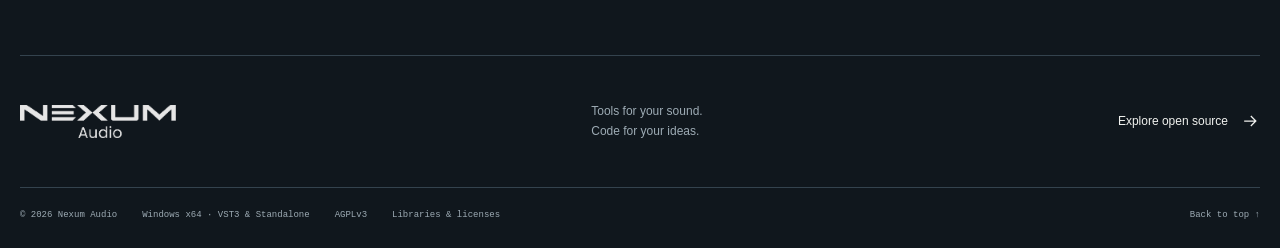
==== commit 590aacf2: "Update five-plugin suite, current screenshots and matching source downloads" ====
--- a/fx.html
+++ b/fx.html
@@ -1 +1,3 @@
-<!doctype html><html lang="en"><head><meta charset="utf-8"><meta name="viewport" content="width=device-width, initial-scale=1"><title>Nexum FX · Nexum Audio</title><meta name="description" content="The effects from Nexum, in a standalone audio plugin. Place your rack on vocals, drums or a bus and load effect chains from the same library."><meta name="theme-color" content="#10171d"><link rel="icon" href="assets/favicon.svg" type="image/svg+xml"><link rel="stylesheet" href="assets/style.css"><script src="assets/site.js" defer></script></head><body style="--accent:#48aaff;--accent-text:#48aaff"><a class="skip" href="#main">Skip to content</a><header class="site-header"><a href="index.html" class="brand" aria-label="Nexum Audio home"><img class="family-logo" src="assets/nexum-audio-logo.png" alt="Nexum Audio" width="156" height="34"></a><button class="menu-toggle" aria-expanded="false" aria-controls="navigation">Menu <span>+</span></button><nav id="navigation" aria-label="Main navigation"><a href="index.html#suite">The suite</a><a href="index.html#plugins">Plugins</a><a href="open-source.html">Open Source</a><a class="nav-download" href="#download">Downloads <svg viewbox="0 0 24 24" aria-hidden="true"><path d="M12 4v12m-5-5 5 5 5-5M5 19h14"></svg></a></nav></header><main id="main"><section class="product-hero section" id="top"><a class="back-link" href="index.html#plugins">← The Nexum Suite</a><div class="product-hero-grid"><div><p class="eyebrow"><span></span>MODULAR EFFECT RACK</p><h1>Your rack.<br>For every track.</h1><p class="hero-intro">The effects from Nexum, in a standalone audio plugin. Place your rack on vocals, drums or a bus and load effect chains from the same library.</p><div class="actions"><a class="button primary" href="#download">Download Nexum FX <svg viewbox="0 0 24 24" aria-hidden="true"><path d="M12 4v12m-5-5 5 5 5-5M5 19h14"></svg></a><a class="text-link" href="#features">Features <svg viewbox="0 0 24 24" aria-hidden="true"><path d="M5 12h14m-6-6 6 6-6 6"></svg></a></div><div class="hero-facts"><span>v0.12.0</span><span>Windows x64</span><span>Open Source</span></div></div><div class="product-art"><div class="art-orbit" aria-hidden="true"></div><img src="assets/fx-box.webp" alt="Nexum FX product mockup" width="1000" height="700"><img class="product-wordmark" src="assets/fx-logo.png" alt="Nexum FX Logo" width="800" height="182"></div></div></section><section class="product-screen section"><div class="screen-heading"><span class="mono">NEXUM FX / THE INTERFACE</span><span>One view. Your next move.</span></div><button class="screenshot " data-zoom="assets/fx-interface.webp" aria-label="Enlarge Nexum FX interface"><img src="assets/fx-interface.webp" alt="Nexum FX: modular effect rack with the macro sidebar" loading="lazy" width="1332" height="850"><span class="zoom-label">Enlarge view ↗</span></button><div class="product-stats"><div><strong>1</strong><span>Shared FX engine</span></div><div><strong>Mono / Stereo</strong><span>Audio input</span></div><div><strong>VST3</strong><span>Mixer insert</span></div></div></section><section class="section" id="features"><div class="section-heading"><div><p class="section-tag">A CLOSER LOOK</p><h2>Fewer detours.<br>More possibilities.</h2></div><p>Nexum FX<br>Modular effect rack</p></div><div class="features-grid"><article class="feature"><span class="feature-num">01</span><div><h3>Same effects. Same sound.</h3><p>Nexum and Nexum FX share their effect implementations. New effects are built into both products from the same codebase.</p></div></article><article class="feature"><span class="feature-num">02</span><div><h3>One rack, your signal</h3><p>Combine effects such as Distortion, Chorus, Delay, Convolve and Trancegate. Change their order and control bypass directly on each module.</p></div></article><article class="feature"><span class="feature-num">03</span><div><h3>One shared FX library</h3><p>Save individual effects and complete chains. The library is shared with Nexum, including names, categories, tags and ratings.</p></div></article><article class="feature"><span class="feature-num">04</span><div><h3>Macros for your workflow</h3><p>Link several controls to one macro and save assignments with your project. The first eight macros are also available for DAW automation.</p></div></article></div></section><section class="workflow-section section"><p class="section-tag">YOUR WORKFLOW</p><h2>From your idea<br>into your session.</h2><div class="workflow-grid"><article><span>01</span><h3>Load as an insert</h3><p>Add Nexum FX to an audio track or mixer bus.</p></article><article><span>02</span><h3>Build your rack</h3><p>Load individual modules or a saved effect chain.</p></article><article><span>03</span><h3>Shape it in context</h3><p>Adjust parameters, order and macros to suit your input signal.</p></article></div><p class="product-note">Nexum FX processes incoming audio and has no synthesis oscillators. The standalone requires a selected audio input.</p></section><section class="section product-download" id="download"><div><p class="section-tag">GET STARTED</p><h2>Nexum FX.<br><span>Your tool.</span></h2><p>A free, open-source plugin.<br>No account or subscription required.</p></div><div class="release-card"><div class="release-card-top"><span class="mono">WINDOWS x64</span><span>v0.12.0</span></div><h3>VST3 + Standalone</h3><p>Development build · ZIP · 8.0 MB</p><a class="button primary" href="downloads/nexum-fx-0.12.0-windows-x64.zip" download>Windows download <svg viewbox="0 0 24 24" aria-hidden="true"><path d="M12 4v12m-5-5 5 5 5-5M5 19h14"></svg></a><a class="source-download" href="downloads/nexum-suite-source-2026-11-03.zip" download>Full suite source code <svg viewbox="0 0 24 24" aria-hidden="true"><path d="M5 12h14m-6-6 6 6-6 6"></svg></a><div class="release-meta"><a href="downloads/AGPL-3.0.txt">AGPLv3</a><a href="downloads/SHA256SUMS.txt">Checksum</a><a href="open-source.html#build">Build instructions</a></div></div></section><section class="section installation"><h3>Install in three steps.</h3><ol><li><strong>Extract</strong><p>Download the Windows ZIP and extract it into its own folder.</p></li><li><strong>Copy the VST3</strong><p>Copy the entire <code>Nexum FX.vst3</code> folder to <code>C:\Program Files\Common Files\VST3\NEXUM</code>.</p></li><li><strong>Scan for plugins</strong><p>Run a fresh plugin scan in your DAW and load Nexum FX as an audio effect. The EXE in the ZIP opens the standalone.</p></li></ol></section><section class="section siblings"><p class="section-tag">ALSO IN THE FAMILY</p><div><a href="nexum.html" style="--product:#394cff"><span class="product-dot"></span><span>Nexum<small>Hybrid synthesizer</small></span><svg viewbox="0 0 24 24" aria-hidden="true"><path d="M5 12h14m-6-6 6 6-6 6"></svg></a><a href="tune.html" style="--product:#ee50ff"><span class="product-dot"></span><span>Nexum Tune<small>Vocal Pitch &amp; Timing</small></span><svg viewbox="0 0 24 24" aria-hidden="true"><path d="M5 12h14m-6-6 6 6-6 6"></svg></a><a href="gate.html" style="--product:#ffd84d"><span class="product-dot"></span><span>Nexum Gate<small>Shaper · Gate · Pan</small></span><svg viewbox="0 0 24 24" aria-hidden="true"><path d="M5 12h14m-6-6 6 6-6 6"></svg></a></div></section></main><footer class="site-footer"><div class="footer-top"><a href="index.html" class="brand"><img class="family-logo" src="assets/nexum-audio-logo.png" alt="Nexum Audio" width="156" height="34"></a><p>Tools for your sound.<br>Code for your ideas.</p><a class="text-link" href="open-source.html">Explore open source <svg viewbox="0 0 24 24" aria-hidden="true"><path d="M5 12h14m-6-6 6 6-6 6"></svg></a></div><div class="footer-bottom"><span>© 2026 Nexum Audio</span><span>Windows x64 · VST3 &amp; Standalone</span><a href="downloads/AGPL-3.0.txt">AGPLv3</a><a href="downloads/THIRD-PARTY-NOTICES.txt">Libraries &amp; licenses</a><a href="#top">Back to top ↑</a></div></footer><dialog class="image-dialog" aria-label="Plugin view"><button class="dialog-close" aria-label="Close image">Close ×</button><img src="assets/nexum-interface.webp" alt="Enlarged plugin view"></dialog></body></html>+<!DOCTYPE html>
+
+<html lang="en"><head><meta charset="utf-8"/><meta content="width=device-width, initial-scale=1" name="viewport"/><title>Nexum FX · Nexum Audio</title><meta content="The Nexum effects engine as a dedicated audio insert. Build a chain for a vocal, a drum track or a bus, with hardware-inspired rack controls and the same FX Library as the synthesizer." name="description"/><meta content="#10171d" name="theme-color"/><link href="assets/favicon.svg" rel="icon" type="image/svg+xml"/><link href="assets/style.css" rel="stylesheet"/><script defer="" src="assets/site.js"></script></head><body style="--accent:#48aaff;--accent-text:#48aaff"><a class="skip" href="#main">Skip to content</a><header class="site-header"><a aria-label="Nexum Audio home" class="brand" href="index.html"><img alt="Nexum Audio" class="family-logo" height="165" src="assets/nexum-audio-logo.png" width="778"/></a><button aria-controls="navigation" aria-expanded="false" class="menu-toggle">Menu <span>+</span></button><nav aria-label="Main navigation" id="navigation"><a href="index.html#suite">The suite</a><a href="index.html#plugins">Plugins</a><a href="open-source.html">Open Source</a><a class="nav-download" href="#download">Downloads <svg aria-hidden="true" viewbox="0 0 24 24"><path d="M12 4v12m-5-5 5 5 5-5M5 19h14"></path></svg></a></nav></header><main id="main"><section class="product-hero section" id="top"><a class="back-link" href="index.html#plugins">← The Nexum Suite</a><div class="product-hero-grid"><div><p class="eyebrow"><span></span>MODULAR EFFECT RACK</p><h1>Your rack.<br/>For every track.</h1><p class="hero-intro">The Nexum effects engine as a dedicated audio insert. Build a chain for a vocal, a drum track or a bus, with hardware-inspired rack controls and the same FX Library as the synthesizer.</p><div class="actions"><a class="button primary" href="#download">Download Nexum FX <svg aria-hidden="true" viewbox="0 0 24 24"><path d="M12 4v12m-5-5 5 5 5-5M5 19h14"></path></svg></a><a class="text-link" href="#features">Features <svg aria-hidden="true" viewbox="0 0 24 24"><path d="M5 12h14m-6-6 6 6-6 6"></path></svg></a><a class="text-link" href="https://github.com/nexum-audio/nexum-fx">Source on GitHub ↗</a></div><div class="hero-facts"><span>v0.12.0</span><span>Windows x64</span><span>Open Source</span></div></div><div class="product-art"><div aria-hidden="true" class="art-orbit"></div><img alt="Nexum FX product mockup" height="700" src="assets/fx-box.webp" width="1000"/><img alt="Nexum FX Logo" class="product-wordmark" height="365" src="assets/fx-logo.png" width="1600"/></div></div></section><section class="product-screen section"><div class="screen-heading"><span class="mono">NEXUM FX / THE INTERFACE</span><span>Current development interface · synthetic demo audio where shown</span></div><button aria-label="Enlarge Nexum FX interface" class="screenshot" data-zoom="assets/fx-interface.webp"><img alt="Nexum FX: modular effect rack with the macro sidebar" height="850" loading="lazy" src="assets/fx-interface.webp" width="1332"/><span class="zoom-label">Enlarge view ↗</span></button><div class="product-stats"><div><strong>17</strong><span>Rack effect types</span></div><div><strong>1</strong><span>Main effects chain</span></div><div><strong>Shared</strong><span>FX Library with Nexum</span></div></div></section><section class="section" id="features"><div class="section-heading"><div><p class="section-tag">A CLOSER LOOK</p><h2>Made for the way<br/>you work with sound.</h2></div><p>Nexum FX<br/>Modular effect rack</p></div><div class="features-grid"><article class="feature"><span class="feature-num">01</span><div><h3>17 modules. One shared engine.</h3><p>Nexum and Nexum FX build their rack effects from the same implementation. Choose Bode, Chorus, Compressor, Convolve, Delay, Distortion, Equalizer, Filter, Flanger, Hyper / Dimension, Phaser, Reverb, three Splitters, Utility and Trancegate.</p></div></article><article class="feature"><span class="feature-num">02</span><div><h3>Build the chain in plain sight.</h3><p>Add effects to the Main rack, change their order and control each module from its rack rail. The list stays on the left, with remove and bypass controls beside each effect. A coloured bypass icon means the effect is bypassed.</p></div></article><article class="feature"><span class="feature-num">03</span><div><h3>One library for two plugins.</h3><p>Save individual effects and complete chains with metadata, tags, categories and ratings. The shared FX Library makes these rack settings available in both Nexum and Nexum FX.</p></div></article><article class="feature"><span class="feature-num">04</span><div><h3>Space, movement and pulse.</h3><p>Load an impulse response into Convolve, sculpt tone with distortion, EQ and filtering, or introduce motion with modulation and delay. Trancegate adds a programmable rhythmic gate inside the same rack.</p></div></article><article class="feature"><span class="feature-num">05</span><div><h3>A header built for the session.</h3><p>Navigate presets from the common header or the PRESETS page. Global Mix, Master, bypass and adjacent L/R meters stay together at the top, with the blue Nexum FX accent.</p></div></article><article class="feature"><span class="feature-num">06</span><div><h3>Macros for the whole chain.</h3><p>Link continuous controls to growable macros and save their ranges with the preset or project. The first eight macros are available to host automation. Mono and stereo audio inputs are supported.</p></div></article></div></section><section class="section detail-gallery"><p class="section-tag">A CLOSER LOOK</p><figure><button aria-label="Enlarge Keep a chain worth repeating" class="screenshot" data-zoom="assets/fx-library.webp"><img alt="Keep a chain worth repeating" height="680" loading="lazy" src="assets/fx-library.webp" width="1208"/></button><figcaption><h3>Keep a chain worth repeating</h3><p>Store individual effects and complete racks in the shared FX Library.</p></figcaption></figure></section><section class="workflow-section section"><p class="section-tag">YOUR WORKFLOW</p><h2>From your idea<br/>into your session.</h2><div class="workflow-grid"><article><span>01</span><h3>Load as an insert</h3><p>Add Nexum FX to an audio track or mixer bus.</p></article><article><span>02</span><h3>Build your rack</h3><p>Load individual modules or a saved effect chain.</p></article><article><span>03</span><h3>Shape it in context</h3><p>Adjust parameters, order and macros to suit your input signal.</p></article></div><p class="product-note">Nexum FX is an audio effect with one Main rack. It does not contain synthesis oscillators or the synth’s Bus 1 / Bus 2 routing. In the standalone, select an audio input and enable input monitoring when needed.</p></section><section class="section product-download" id="download"><div><p class="section-tag">GET STARTED</p><h2>Nexum FX.<br/><span>Your tool.</span></h2><p>A free, open-source plugin.<br/>No account or subscription required.</p></div><div class="release-card"><div class="release-card-top"><span class="mono">WINDOWS x64</span><span>v0.12.0</span></div><h3>VST3 + Standalone</h3><p>Development build · packaged 07 Nov 2026 · Windows x64</p><a class="button primary" download="" href="downloads/nexum-fx-0.12.0-windows-x64-2026-11-07.zip">Windows download <svg aria-hidden="true" viewbox="0 0 24 24"><path d="M12 4v12m-5-5 5 5 5-5M5 19h14"></path></svg></a><a class="source-download" download="" href="downloads/nexum-suite-source-2026-11-07.zip">Complete suite source · 07 Nov 2026 ↗</a><div class="release-meta"><a href="downloads/AGPL-3.0.txt">AGPLv3</a><a href="downloads/SHA256SUMS.txt">Checksum</a><a href="open-source.html#build">Build instructions</a></div></div></section><section class="section installation"><h3>Install in three steps.</h3><ol><li><strong>Extract</strong><p>Download the Windows ZIP and extract it into its own folder.</p></li><li><strong>Copy the VST3</strong><p>Copy the entire <code>Nexum FX.vst3</code> folder to <code>C:\Program Files\Common Files\VST3\NEXUM</code>.</p></li><li><strong>Scan for plugins</strong><p>Run a fresh plugin scan in your DAW and load Nexum FX as an audio effect. The EXE in the ZIP opens the standalone.</p></li></ol></section><section class="section siblings"><p class="section-tag">ALSO IN THE FAMILY</p><div><a href="nexum.html" style="--product:#8490ff"><span class="product-dot"></span><span>Nexum<small>Hybrid synthesizer</small></span><span aria-hidden="true">↗</span></a><a href="tune.html" style="--product:#ee50ff"><span class="product-dot"></span><span>Nexum Tune<small>Vocal pitch &amp; timing</small></span><span aria-hidden="true">↗</span></a><a href="gate.html" style="--product:#ffd84d"><span class="product-dot"></span><span>Nexum Gate<small>Shaper · Gate · Pan</small></span><span aria-hidden="true">↗</span></a><a href="rec.html" style="--product:#ed1e79"><span class="product-dot"></span><span>Nexum Rec<small>Mixer-track recorder</small></span><span aria-hidden="true">↗</span></a></div></section></main><footer class="site-footer"><div class="footer-top"><a class="brand" href="index.html"><img alt="Nexum Audio" class="family-logo" height="165" src="assets/nexum-audio-logo.png" width="778"/></a><p>Tools for your sound.<br/>Code for your ideas.</p><a class="text-link" href="open-source.html">Explore open source <svg aria-hidden="true" viewbox="0 0 24 24"><path d="M5 12h14m-6-6 6 6-6 6"></path></svg></a></div><div class="footer-bottom"><span>© 2026 Nexum Audio</span><span>Windows x64 · VST3 &amp; Standalone</span><a href="downloads/AGPL-3.0.txt">AGPLv3</a><a href="downloads/THIRD-PARTY-NOTICES.txt">Libraries &amp; licenses</a><a href="#top">Back to top ↑</a></div></footer><dialog aria-label="Plugin view" class="image-dialog"><button aria-label="Close image" class="dialog-close">Close ×</button><img alt="Enlarged plugin view" height="961" src="assets/nexum-interface.webp" width="1332"/></dialog></body></html>
--- a/assets/style.css
+++ b/assets/style.css
@@ -3,5 +3,13 @@
 @media(min-width:1500px){.home-hero{gap:70px;padding-top:115px;padding-bottom:110px;min-height:760px}.hero-copy{padding-left:20px}}
 @media(max-width:1100px){.home-hero{gap:30px;padding:70px 30px;min-height:600px}h1{font-size:66px}.hero-copy{padding-left:0}.hero-intro{font-size:14px}.home-hero .actions{gap:20px;align-items:flex-start;flex-direction:column}.section{padding:80px 30px}.site-header{padding:0 30px}.family-line,.site-footer{margin-left:30px;margin-right:30px}.suite-intro{grid-template-columns:1fr 1fr;gap:25px}.suite-intro .section-tag{grid-column:1/3}.source-grid{gap:50px}.source-grid h2{font-size:40px}.source-section{padding:75px 30px}.download-row{grid-template-columns:6px 1fr .4fr 190px}.download-format{display:none}.faq-grid{gap:50px}.product-hero h1{font-size:58px}.product-hero-grid{grid-template-columns:1.1fr .9fr;min-height:550px}.product-download{gap:50px}.features-grid{column-gap:40px}.source-layout{gap:50px}.build-grid{gap:40px}.product-screen{padding-top:25px}.workflow-section{padding-top:0}.installation{padding-top:0}.siblings{padding-top:20px}}
 @media(max-width:760px){.site-header{height:76px;padding:0 22px}.brand{font-size:18px}.brand-symbol{width:30px}.menu-toggle{display:flex;align-items:center;gap:18px;font-size:11px;padding:10px 0}.menu-toggle span{font-size:20px}nav{display:none;position:absolute;top:75px;left:0;right:0;padding:18px 22px 25px;background:var(--bg);border-bottom:1px solid var(--line);flex-direction:column;align-items:stretch;gap:0}nav.open{display:flex}nav>a{padding:17px 0;border-bottom:1px solid var(--line)}.nav-download{padding-left:0;justify-content:space-between;border-left:0}.home-hero{grid-template-columns:1fr;padding:56px 22px 42px;gap:50px;min-height:0}.home-hero h1{font-size:clamp(58px,12vw,84px)}.eyebrow{font-size:8px;margin-bottom:23px}.hero-intro{font-size:14px;max-width:500px}.home-hero .actions{flex-direction:row;align-items:center}.button{font-size:11px;padding:16px 18px;gap:20px}.text-link{font-size:11px}.hero-facts{font-size:8px;margin-top:27px}.stage-frame{transform:none}.stage-top{font-size:8px}.product-switch{margin-top:15px}.product-switch button{font-size:9px;padding:14px 2px}.family-line{margin:0 22px;gap:14px;font-size:8px;letter-spacing:.1em;padding:18px 0}.section{padding:65px 22px}.suite-intro{grid-template-columns:1fr;gap:22px}.suite-intro .section-tag{grid-column:auto;margin-bottom:0}.suite-intro h2{font-size:37px}.suite-intro>p{max-width:550px}.section-heading{display:block;margin-bottom:30px}.section-heading>p{margin-top:20px;font-size:12px}.section-heading>.text-link{margin-top:22px}h2{font-size:36px}.plugin-section{padding-top:15px}.product-grid{grid-template-columns:1fr;gap:20px}.card-top{padding:22px 22px 15px}.card-title{padding:0 22px}.card-title h3{font-size:31px}.product-card>p{padding:8px 22px 23px;font-size:12px}.card-visual{margin:0 22px;max-height:280px}.card-bottom{padding:16px 22px;font-size:8px}.source-section{padding:65px 22px}.source-grid{grid-template-columns:1fr;gap:35px}.source-grid h2{font-size:37px}.code-mark{display:none}.source-copy>p{max-width:550px}.download-row{grid-template-columns:6px 1fr auto;gap:13px;padding:22px 0}.download-row>div>a{font-size:18px}.download-version{display:none}.download-action{padding:10px 12px;font-size:10px;gap:5px}.download-action small{font-size:8px}.download-row>div>small{font-size:9px;max-width:150px}.download-table-label{padding:15px 0;font-size:8px}.download-foot{font-size:9px;gap:16px;align-items:start;flex-direction:column}.faq-grid{grid-template-columns:1fr;gap:25px;margin-top:65px}.faq-grid>div>p{max-width:100%}.site-footer{margin:0 22px}.footer-top{flex-wrap:wrap;gap:25px;padding:35px 0}.footer-top .brand{flex:1}.footer-top>.text-link{width:100%}.footer-bottom{gap:16px;font-size:8px}.footer-bottom a:last-child{margin-left:0}.product-hero{padding-top:25px;padding-bottom:0}.product-hero-grid{grid-template-columns:1fr;gap:0;min-height:0}.product-hero .eyebrow{margin-top:35px}.product-hero h1{font-size:clamp(46px,10.5vw,70px)}.product-hero .hero-intro{font-size:14px}.product-art{max-width:440px;width:100%;margin:10px auto 0}.product-art>img:first-of-type{width:100%;margin:0}.art-orbit{inset:12% 12% 10%}.product-wordmark{width:120px;margin:-10px auto 0}.product-screen{padding-top:22px;padding-bottom:0}.screen-heading{font-size:8px}.screen-heading>span:last-child{display:none}.product-stats{margin-top:15px}.product-stats>div{padding:20px 12px 23px}.product-stats strong{font-size:21px}.product-stats span{font-size:8px;line-height:1.5}.features-grid{grid-template-columns:1fr}.feature{padding:25px 0;gap:18px}.feature h3{font-size:22px}.feature p{font-size:13px;max-width:100%}.workflow-section{padding-top:0}.workflow-grid{grid-template-columns:1fr;margin-top:30px}.workflow-grid article{padding:25px 0}.workflow-grid article+article{border-left:0;padding-left:0;border-top:1px solid var(--line)}.workflow-grid h3{margin-top:12px}.product-note{margin-top:0}.product-download{grid-template-columns:1fr;gap:35px}.release-card{padding:24px}.release-meta{font-size:8px}.installation{padding-top:0;padding-bottom:30px}.installation>ol{grid-template-columns:1fr;gap:0}.installation li{padding:20px 0}.siblings>div{grid-template-columns:1fr}.siblings a+a{border-left:0;border-top:1px solid var(--line)}.siblings a{padding:23px}.source-hero{padding-top:65px}.source-hero h1{font-size:clamp(45px,10vw,70px)}.source-layout{grid-template-columns:1fr;gap:30px;padding-top:0}.code-tree{padding:23px;font-size:12px}.code-tree small{font-size:8px}.build-grid{grid-template-columns:1fr;gap:30px;margin-top:30px}.code-block pre{padding:20px;font-size:11px}.license-section{padding-top:0}.license-links{grid-template-columns:1fr;gap:0;margin-top:25px}.source-callout{display:block}.source-callout h2{font-size:34px}.source-callout .actions{margin-top:30px;align-items:flex-start}.zoom-label{display:none}}
-@media(prefers-reduced-motion:reduce){html{scroll-behavior:auto}*,*:before,*:after{transition:none!important;animation:none!important}}
-.family-logo{width:156px;height:auto;max-height:44px;object-fit:contain}.footer-top .family-logo{width:156px}@media(max-width:760px){.family-logo{width:140px}}
+@media(prefers-reduced-motion:reduce){html{scroll-behavior:auto}*,*:before,*:after{transition:none!important;animation:none!important}}
+.family-logo{width:156px;height:auto;max-height:44px;object-fit:contain}.footer-top .family-logo{width:156px}@media(max-width:760px){.family-logo{width:140px}}
+
+/* November 2026 feature edition */
+.release-notice{border:1px solid var(--line);border-left:3px solid var(--accent-text);padding:20px 24px;margin-top:28px;background:#15212a;grid-column:1/-1;color:var(--muted);font-size:12px;line-height:1.7}.release-notice strong{display:block;color:var(--text);font-size:13px;margin-bottom:6px}.latest-section{border-top:1px solid var(--line)}.routing-story{display:grid;grid-template-columns:1.6fr 1fr;gap:42px;align-items:center}.routing-image{border:1px solid var(--line);border-radius:5px;overflow:hidden;background:#0c151c}.routing-story h3{font-size:34px;letter-spacing:-.04em;margin:15px 0}.routing-story p{font-size:14px;color:var(--muted);margin-bottom:24px}.update-label,.update-grid article>span{font:10px Consolas,monospace;color:var(--accent-text);letter-spacing:.08em}.update-grid{display:grid;grid-template-columns:repeat(3,1fr);gap:32px;margin-top:42px}.update-grid article{border-top:1px solid var(--line);padding-top:22px}.update-grid h3{font-size:23px;margin:13px 0}.update-grid p{font-size:13px;color:var(--muted)}.detail-gallery{padding-top:0;padding-bottom:30px}.detail-gallery figure{display:grid;grid-template-columns:1.7fr 1fr;gap:35px;align-items:center;margin:30px 0 55px}.detail-gallery figcaption p{font-size:14px;color:var(--muted);margin-top:14px}.detail-gallery .screenshot{width:100%}.hero-stage img{aspect-ratio:1332/961;object-fit:contain;background:#101b22}.stage-frame{transform:none}.card-visual img{object-fit:contain}.source-hero .release-notice{max-width:780px}.release-card .button{background:var(--surface);border:1px solid var(--accent-text);color:var(--text)}
+@media(max-width:760px){.routing-story,.detail-gallery figure{grid-template-columns:1fr;gap:23px}.update-grid{grid-template-columns:1fr;gap:25px}.routing-story h3{font-size:29px}.release-notice{padding:17px;font-size:11px}.detail-gallery figure{margin-bottom:35px}}
+
+/* Five-product family */
+.product-switch{grid-template-columns:repeat(5,1fr)}.product-grid>.product-card:last-child{grid-column:1/-1}.siblings>div{grid-template-columns:repeat(4,1fr)}.update-grid{grid-template-columns:repeat(4,1fr)}.product-art>img[src$="rec-interface.webp"]{border:1px solid var(--line);border-radius:4px;transform:none}.product-hero .actions{flex-wrap:wrap}.product-hero .actions>a:last-child{font-size:11px}.code-tree p>a:hover{color:var(--accent-text)}
+@media(max-width:760px){.siblings>div,.update-grid{grid-template-columns:1fr}.product-switch button{font-size:8px;gap:4px}.family-line{gap:9px;font-size:7px}.product-grid>.product-card:last-child{grid-column:auto}}
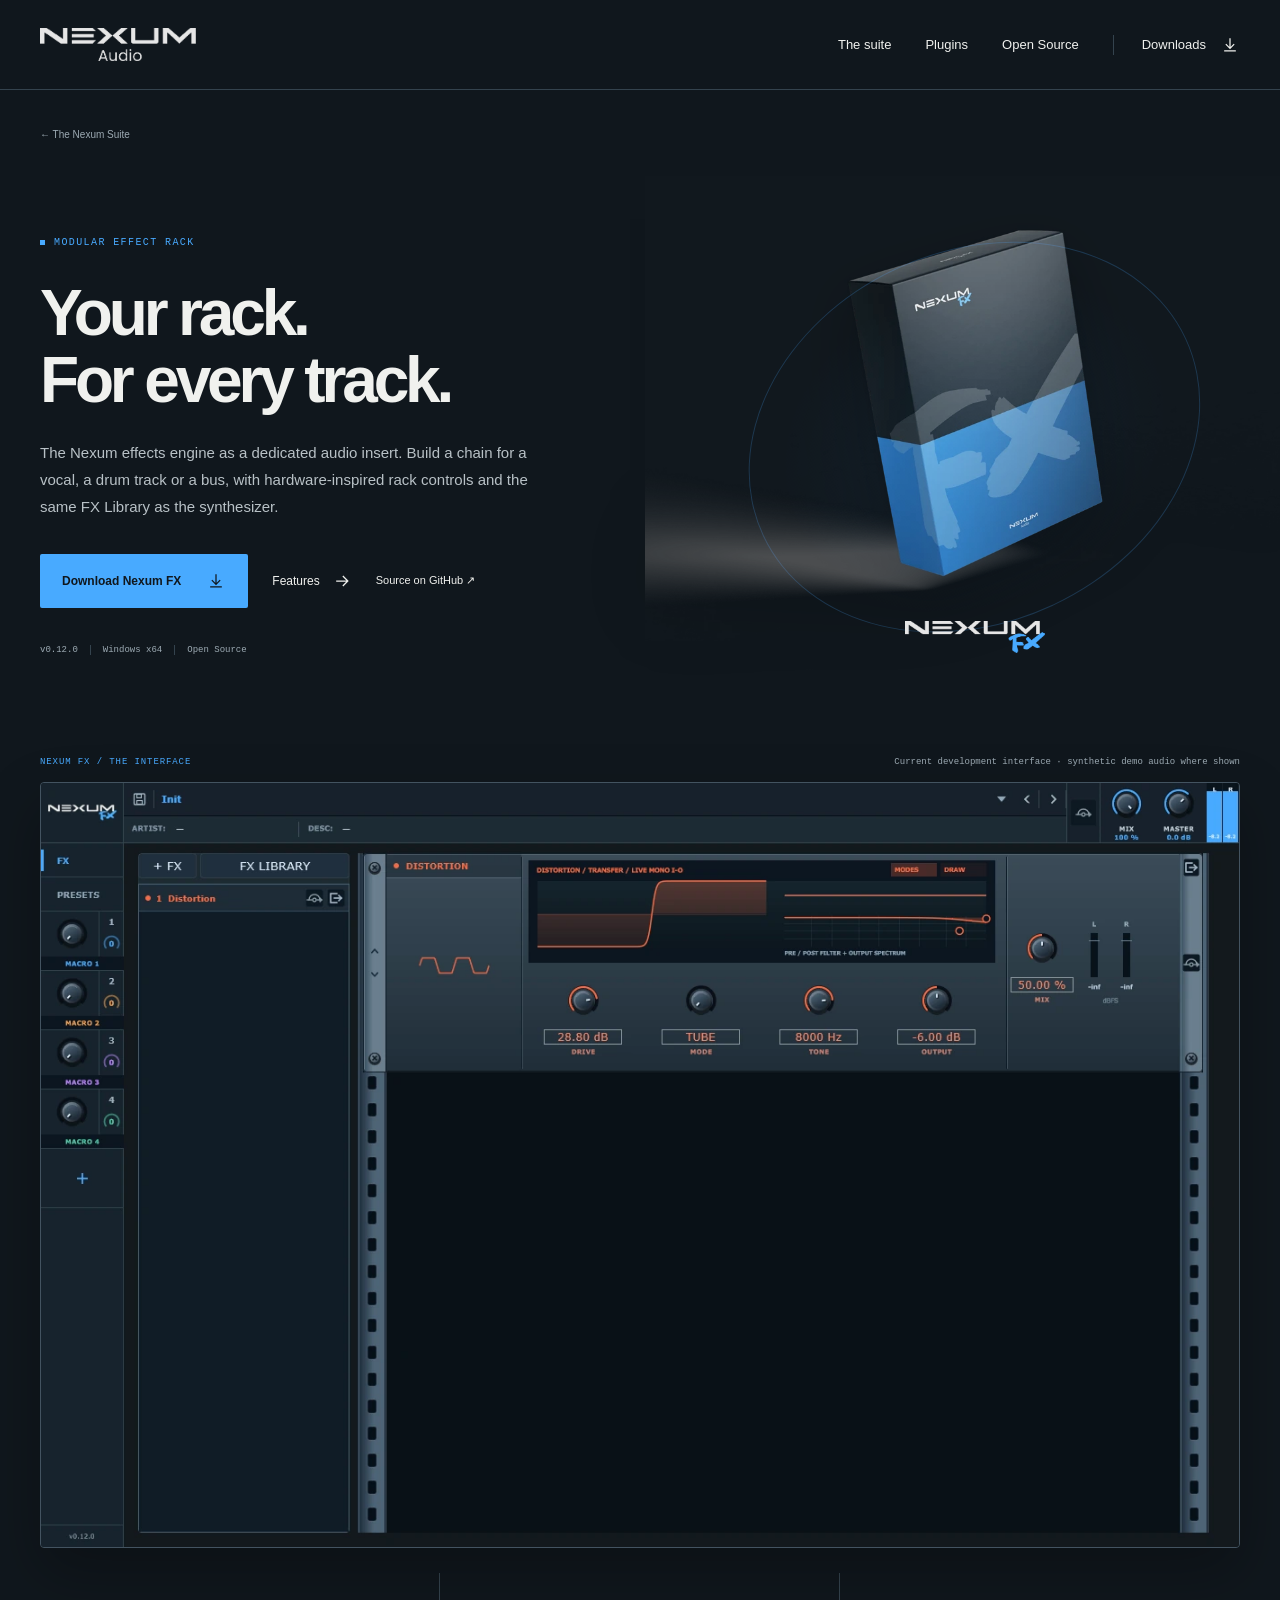
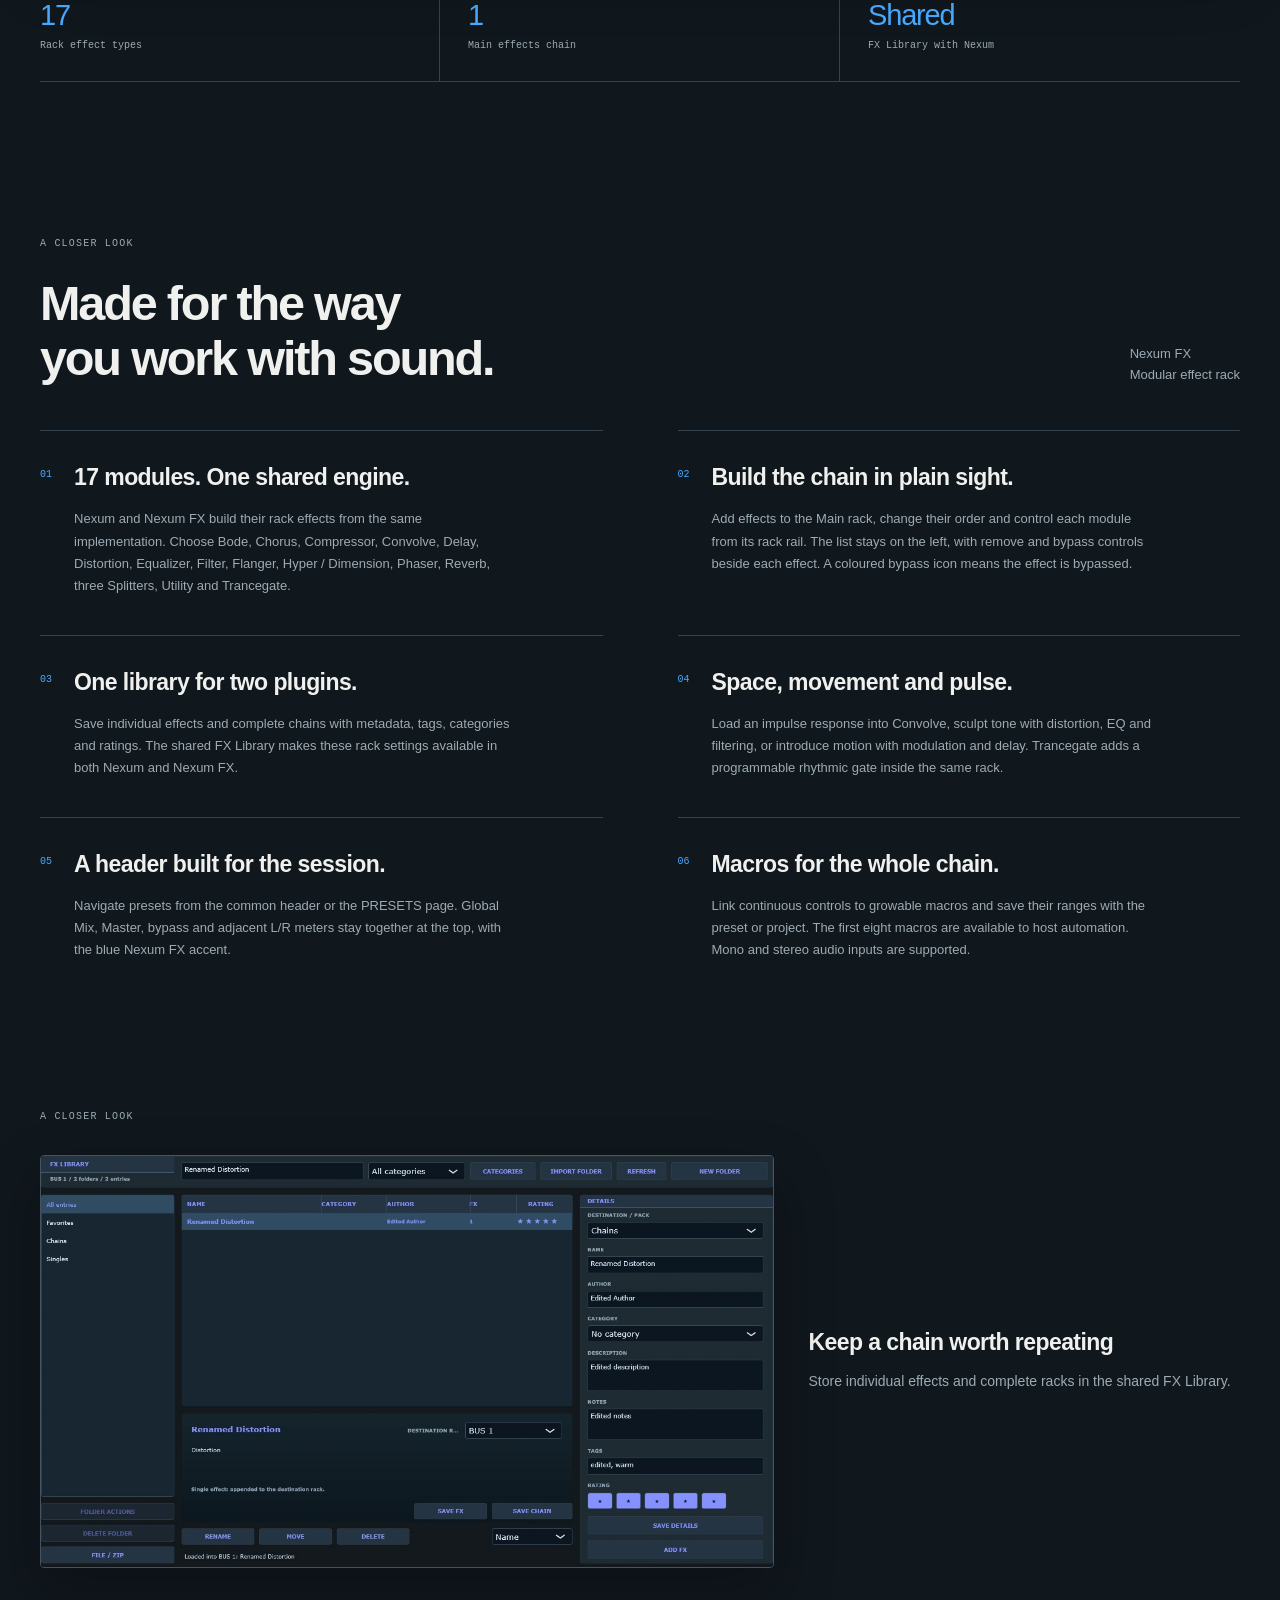
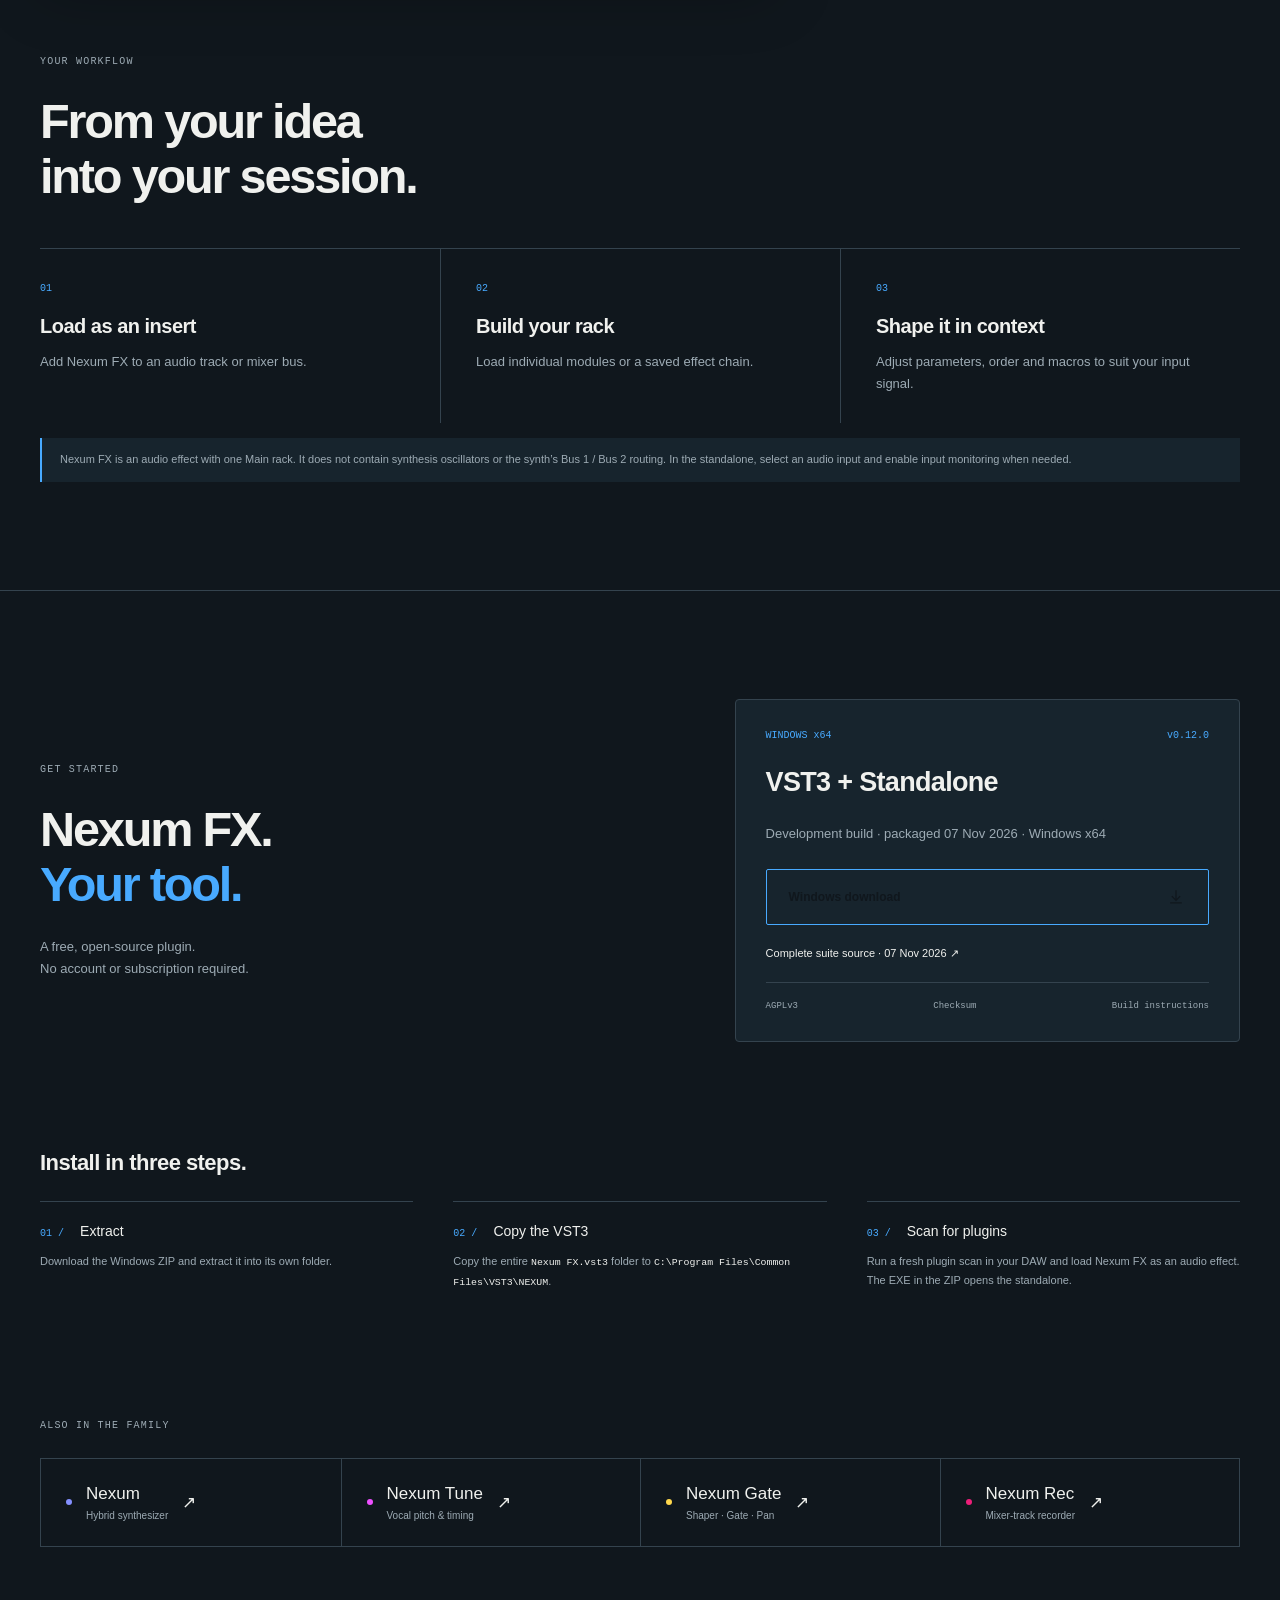
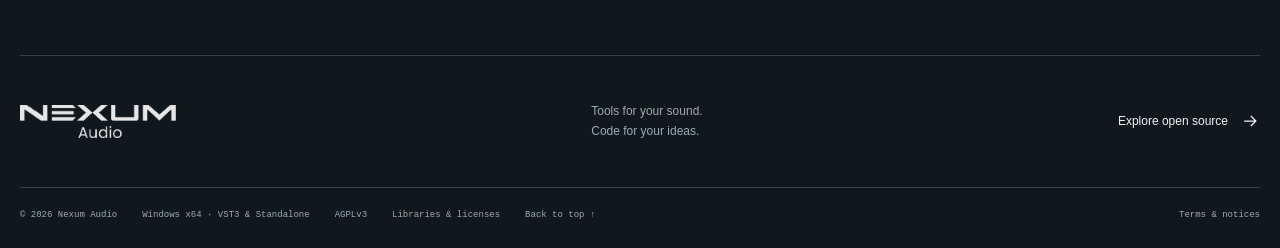
==== commit b30f8f38: "Add software terms and version-specific dependency license notices" ====
--- a/fx.html
+++ b/fx.html
@@ -1,3 +1,3 @@
 <!DOCTYPE html>
 
-<html lang="en"><head><meta charset="utf-8"/><meta content="width=device-width, initial-scale=1" name="viewport"/><title>Nexum FX · Nexum Audio</title><meta content="The Nexum effects engine as a dedicated audio insert. Build a chain for a vocal, a drum track or a bus, with hardware-inspired rack controls and the same FX Library as the synthesizer." name="description"/><meta content="#10171d" name="theme-color"/><link href="assets/favicon.svg" rel="icon" type="image/svg+xml"/><link href="assets/style.css" rel="stylesheet"/><script defer="" src="assets/site.js"></script></head><body style="--accent:#48aaff;--accent-text:#48aaff"><a class="skip" href="#main">Skip to content</a><header class="site-header"><a aria-label="Nexum Audio home" class="brand" href="index.html"><img alt="Nexum Audio" class="family-logo" height="165" src="assets/nexum-audio-logo.png" width="778"/></a><button aria-controls="navigation" aria-expanded="false" class="menu-toggle">Menu <span>+</span></button><nav aria-label="Main navigation" id="navigation"><a href="index.html#suite">The suite</a><a href="index.html#plugins">Plugins</a><a href="open-source.html">Open Source</a><a class="nav-download" href="#download">Downloads <svg aria-hidden="true" viewbox="0 0 24 24"><path d="M12 4v12m-5-5 5 5 5-5M5 19h14"></path></svg></a></nav></header><main id="main"><section class="product-hero section" id="top"><a class="back-link" href="index.html#plugins">← The Nexum Suite</a><div class="product-hero-grid"><div><p class="eyebrow"><span></span>MODULAR EFFECT RACK</p><h1>Your rack.<br/>For every track.</h1><p class="hero-intro">The Nexum effects engine as a dedicated audio insert. Build a chain for a vocal, a drum track or a bus, with hardware-inspired rack controls and the same FX Library as the synthesizer.</p><div class="actions"><a class="button primary" href="#download">Download Nexum FX <svg aria-hidden="true" viewbox="0 0 24 24"><path d="M12 4v12m-5-5 5 5 5-5M5 19h14"></path></svg></a><a class="text-link" href="#features">Features <svg aria-hidden="true" viewbox="0 0 24 24"><path d="M5 12h14m-6-6 6 6-6 6"></path></svg></a><a class="text-link" href="https://github.com/nexum-audio/nexum-fx">Source on GitHub ↗</a></div><div class="hero-facts"><span>v0.12.0</span><span>Windows x64</span><span>Open Source</span></div></div><div class="product-art"><div aria-hidden="true" class="art-orbit"></div><img alt="Nexum FX product mockup" height="700" src="assets/fx-box.webp" width="1000"/><img alt="Nexum FX Logo" class="product-wordmark" height="365" src="assets/fx-logo.png" width="1600"/></div></div></section><section class="product-screen section"><div class="screen-heading"><span class="mono">NEXUM FX / THE INTERFACE</span><span>Current development interface · synthetic demo audio where shown</span></div><button aria-label="Enlarge Nexum FX interface" class="screenshot" data-zoom="assets/fx-interface.webp"><img alt="Nexum FX: modular effect rack with the macro sidebar" height="850" loading="lazy" src="assets/fx-interface.webp" width="1332"/><span class="zoom-label">Enlarge view ↗</span></button><div class="product-stats"><div><strong>17</strong><span>Rack effect types</span></div><div><strong>1</strong><span>Main effects chain</span></div><div><strong>Shared</strong><span>FX Library with Nexum</span></div></div></section><section class="section" id="features"><div class="section-heading"><div><p class="section-tag">A CLOSER LOOK</p><h2>Made for the way<br/>you work with sound.</h2></div><p>Nexum FX<br/>Modular effect rack</p></div><div class="features-grid"><article class="feature"><span class="feature-num">01</span><div><h3>17 modules. One shared engine.</h3><p>Nexum and Nexum FX build their rack effects from the same implementation. Choose Bode, Chorus, Compressor, Convolve, Delay, Distortion, Equalizer, Filter, Flanger, Hyper / Dimension, Phaser, Reverb, three Splitters, Utility and Trancegate.</p></div></article><article class="feature"><span class="feature-num">02</span><div><h3>Build the chain in plain sight.</h3><p>Add effects to the Main rack, change their order and control each module from its rack rail. The list stays on the left, with remove and bypass controls beside each effect. A coloured bypass icon means the effect is bypassed.</p></div></article><article class="feature"><span class="feature-num">03</span><div><h3>One library for two plugins.</h3><p>Save individual effects and complete chains with metadata, tags, categories and ratings. The shared FX Library makes these rack settings available in both Nexum and Nexum FX.</p></div></article><article class="feature"><span class="feature-num">04</span><div><h3>Space, movement and pulse.</h3><p>Load an impulse response into Convolve, sculpt tone with distortion, EQ and filtering, or introduce motion with modulation and delay. Trancegate adds a programmable rhythmic gate inside the same rack.</p></div></article><article class="feature"><span class="feature-num">05</span><div><h3>A header built for the session.</h3><p>Navigate presets from the common header or the PRESETS page. Global Mix, Master, bypass and adjacent L/R meters stay together at the top, with the blue Nexum FX accent.</p></div></article><article class="feature"><span class="feature-num">06</span><div><h3>Macros for the whole chain.</h3><p>Link continuous controls to growable macros and save their ranges with the preset or project. The first eight macros are available to host automation. Mono and stereo audio inputs are supported.</p></div></article></div></section><section class="section detail-gallery"><p class="section-tag">A CLOSER LOOK</p><figure><button aria-label="Enlarge Keep a chain worth repeating" class="screenshot" data-zoom="assets/fx-library.webp"><img alt="Keep a chain worth repeating" height="680" loading="lazy" src="assets/fx-library.webp" width="1208"/></button><figcaption><h3>Keep a chain worth repeating</h3><p>Store individual effects and complete racks in the shared FX Library.</p></figcaption></figure></section><section class="workflow-section section"><p class="section-tag">YOUR WORKFLOW</p><h2>From your idea<br/>into your session.</h2><div class="workflow-grid"><article><span>01</span><h3>Load as an insert</h3><p>Add Nexum FX to an audio track or mixer bus.</p></article><article><span>02</span><h3>Build your rack</h3><p>Load individual modules or a saved effect chain.</p></article><article><span>03</span><h3>Shape it in context</h3><p>Adjust parameters, order and macros to suit your input signal.</p></article></div><p class="product-note">Nexum FX is an audio effect with one Main rack. It does not contain synthesis oscillators or the synth’s Bus 1 / Bus 2 routing. In the standalone, select an audio input and enable input monitoring when needed.</p></section><section class="section product-download" id="download"><div><p class="section-tag">GET STARTED</p><h2>Nexum FX.<br/><span>Your tool.</span></h2><p>A free, open-source plugin.<br/>No account or subscription required.</p></div><div class="release-card"><div class="release-card-top"><span class="mono">WINDOWS x64</span><span>v0.12.0</span></div><h3>VST3 + Standalone</h3><p>Development build · packaged 07 Nov 2026 · Windows x64</p><a class="button primary" download="" href="downloads/nexum-fx-0.12.0-windows-x64-2026-11-07.zip">Windows download <svg aria-hidden="true" viewbox="0 0 24 24"><path d="M12 4v12m-5-5 5 5 5-5M5 19h14"></path></svg></a><a class="source-download" download="" href="downloads/nexum-suite-source-2026-11-07.zip">Complete suite source · 07 Nov 2026 ↗</a><div class="release-meta"><a href="downloads/AGPL-3.0.txt">AGPLv3</a><a href="downloads/SHA256SUMS.txt">Checksum</a><a href="open-source.html#build">Build instructions</a></div></div></section><section class="section installation"><h3>Install in three steps.</h3><ol><li><strong>Extract</strong><p>Download the Windows ZIP and extract it into its own folder.</p></li><li><strong>Copy the VST3</strong><p>Copy the entire <code>Nexum FX.vst3</code> folder to <code>C:\Program Files\Common Files\VST3\NEXUM</code>.</p></li><li><strong>Scan for plugins</strong><p>Run a fresh plugin scan in your DAW and load Nexum FX as an audio effect. The EXE in the ZIP opens the standalone.</p></li></ol></section><section class="section siblings"><p class="section-tag">ALSO IN THE FAMILY</p><div><a href="nexum.html" style="--product:#8490ff"><span class="product-dot"></span><span>Nexum<small>Hybrid synthesizer</small></span><span aria-hidden="true">↗</span></a><a href="tune.html" style="--product:#ee50ff"><span class="product-dot"></span><span>Nexum Tune<small>Vocal pitch &amp; timing</small></span><span aria-hidden="true">↗</span></a><a href="gate.html" style="--product:#ffd84d"><span class="product-dot"></span><span>Nexum Gate<small>Shaper · Gate · Pan</small></span><span aria-hidden="true">↗</span></a><a href="rec.html" style="--product:#ed1e79"><span class="product-dot"></span><span>Nexum Rec<small>Mixer-track recorder</small></span><span aria-hidden="true">↗</span></a></div></section></main><footer class="site-footer"><div class="footer-top"><a class="brand" href="index.html"><img alt="Nexum Audio" class="family-logo" height="165" src="assets/nexum-audio-logo.png" width="778"/></a><p>Tools for your sound.<br/>Code for your ideas.</p><a class="text-link" href="open-source.html">Explore open source <svg aria-hidden="true" viewbox="0 0 24 24"><path d="M5 12h14m-6-6 6 6-6 6"></path></svg></a></div><div class="footer-bottom"><span>© 2026 Nexum Audio</span><span>Windows x64 · VST3 &amp; Standalone</span><a href="downloads/AGPL-3.0.txt">AGPLv3</a><a href="downloads/THIRD-PARTY-NOTICES.txt">Libraries &amp; licenses</a><a href="#top">Back to top ↑</a></div></footer><dialog aria-label="Plugin view" class="image-dialog"><button aria-label="Close image" class="dialog-close">Close ×</button><img alt="Enlarged plugin view" height="961" src="assets/nexum-interface.webp" width="1332"/></dialog></body></html>
+<html lang="en"><head><meta charset="utf-8"/><meta content="width=device-width, initial-scale=1" name="viewport"/><title>Nexum FX · Nexum Audio</title><meta content="The Nexum effects engine as a dedicated audio insert. Build a chain for a vocal, a drum track or a bus, with hardware-inspired rack controls and the same FX Library as the synthesizer." name="description"/><meta content="#10171d" name="theme-color"/><link href="assets/favicon.svg" rel="icon" type="image/svg+xml"/><link href="assets/style.css" rel="stylesheet"/><script defer="" src="assets/site.js"></script></head><body style="--accent:#48aaff;--accent-text:#48aaff"><a class="skip" href="#main">Skip to content</a><header class="site-header"><a aria-label="Nexum Audio home" class="brand" href="index.html"><img alt="Nexum Audio" class="family-logo" height="165" src="assets/nexum-audio-logo.png" width="778"/></a><button aria-controls="navigation" aria-expanded="false" class="menu-toggle">Menu <span>+</span></button><nav aria-label="Main navigation" id="navigation"><a href="index.html#suite">The suite</a><a href="index.html#plugins">Plugins</a><a href="open-source.html">Open Source</a><a class="nav-download" href="#download">Downloads <svg aria-hidden="true" viewbox="0 0 24 24"><path d="M12 4v12m-5-5 5 5 5-5M5 19h14"></path></svg></a></nav></header><main id="main"><section class="product-hero section" id="top"><a class="back-link" href="index.html#plugins">← The Nexum Suite</a><div class="product-hero-grid"><div><p class="eyebrow"><span></span>MODULAR EFFECT RACK</p><h1>Your rack.<br/>For every track.</h1><p class="hero-intro">The Nexum effects engine as a dedicated audio insert. Build a chain for a vocal, a drum track or a bus, with hardware-inspired rack controls and the same FX Library as the synthesizer.</p><div class="actions"><a class="button primary" href="#download">Download Nexum FX <svg aria-hidden="true" viewbox="0 0 24 24"><path d="M12 4v12m-5-5 5 5 5-5M5 19h14"></path></svg></a><a class="text-link" href="#features">Features <svg aria-hidden="true" viewbox="0 0 24 24"><path d="M5 12h14m-6-6 6 6-6 6"></path></svg></a><a class="text-link" href="https://github.com/nexum-audio/nexum-fx">Source on GitHub ↗</a></div><div class="hero-facts"><span>v0.12.0</span><span>Windows x64</span><span>Open Source</span></div></div><div class="product-art"><div aria-hidden="true" class="art-orbit"></div><img alt="Nexum FX product mockup" height="700" src="assets/fx-box.webp" width="1000"/><img alt="Nexum FX Logo" class="product-wordmark" height="365" src="assets/fx-logo.png" width="1600"/></div></div></section><section class="product-screen section"><div class="screen-heading"><span class="mono">NEXUM FX / THE INTERFACE</span><span>Current development interface · synthetic demo audio where shown</span></div><button aria-label="Enlarge Nexum FX interface" class="screenshot" data-zoom="assets/fx-interface.webp"><img alt="Nexum FX: modular effect rack with the macro sidebar" height="850" loading="lazy" src="assets/fx-interface.webp" width="1332"/><span class="zoom-label">Enlarge view ↗</span></button><div class="product-stats"><div><strong>17</strong><span>Rack effect types</span></div><div><strong>1</strong><span>Main effects chain</span></div><div><strong>Shared</strong><span>FX Library with Nexum</span></div></div></section><section class="section" id="features"><div class="section-heading"><div><p class="section-tag">A CLOSER LOOK</p><h2>Made for the way<br/>you work with sound.</h2></div><p>Nexum FX<br/>Modular effect rack</p></div><div class="features-grid"><article class="feature"><span class="feature-num">01</span><div><h3>17 modules. One shared engine.</h3><p>Nexum and Nexum FX build their rack effects from the same implementation. Choose Bode, Chorus, Compressor, Convolve, Delay, Distortion, Equalizer, Filter, Flanger, Hyper / Dimension, Phaser, Reverb, three Splitters, Utility and Trancegate.</p></div></article><article class="feature"><span class="feature-num">02</span><div><h3>Build the chain in plain sight.</h3><p>Add effects to the Main rack, change their order and control each module from its rack rail. The list stays on the left, with remove and bypass controls beside each effect. A coloured bypass icon means the effect is bypassed.</p></div></article><article class="feature"><span class="feature-num">03</span><div><h3>One library for two plugins.</h3><p>Save individual effects and complete chains with metadata, tags, categories and ratings. The shared FX Library makes these rack settings available in both Nexum and Nexum FX.</p></div></article><article class="feature"><span class="feature-num">04</span><div><h3>Space, movement and pulse.</h3><p>Load an impulse response into Convolve, sculpt tone with distortion, EQ and filtering, or introduce motion with modulation and delay. Trancegate adds a programmable rhythmic gate inside the same rack.</p></div></article><article class="feature"><span class="feature-num">05</span><div><h3>A header built for the session.</h3><p>Navigate presets from the common header or the PRESETS page. Global Mix, Master, bypass and adjacent L/R meters stay together at the top, with the blue Nexum FX accent.</p></div></article><article class="feature"><span class="feature-num">06</span><div><h3>Macros for the whole chain.</h3><p>Link continuous controls to growable macros and save their ranges with the preset or project. The first eight macros are available to host automation. Mono and stereo audio inputs are supported.</p></div></article></div></section><section class="section detail-gallery"><p class="section-tag">A CLOSER LOOK</p><figure><button aria-label="Enlarge Keep a chain worth repeating" class="screenshot" data-zoom="assets/fx-library.webp"><img alt="Keep a chain worth repeating" height="680" loading="lazy" src="assets/fx-library.webp" width="1208"/></button><figcaption><h3>Keep a chain worth repeating</h3><p>Store individual effects and complete racks in the shared FX Library.</p></figcaption></figure></section><section class="workflow-section section"><p class="section-tag">YOUR WORKFLOW</p><h2>From your idea<br/>into your session.</h2><div class="workflow-grid"><article><span>01</span><h3>Load as an insert</h3><p>Add Nexum FX to an audio track or mixer bus.</p></article><article><span>02</span><h3>Build your rack</h3><p>Load individual modules or a saved effect chain.</p></article><article><span>03</span><h3>Shape it in context</h3><p>Adjust parameters, order and macros to suit your input signal.</p></article></div><p class="product-note">Nexum FX is an audio effect with one Main rack. It does not contain synthesis oscillators or the synth’s Bus 1 / Bus 2 routing. In the standalone, select an audio input and enable input monitoring when needed.</p></section><section class="section product-download" id="download"><div><p class="section-tag">GET STARTED</p><h2>Nexum FX.<br/><span>Your tool.</span></h2><p>A free, open-source plugin.<br/>No account or subscription required.</p></div><div class="release-card"><div class="release-card-top"><span class="mono">WINDOWS x64</span><span>v0.12.0</span></div><h3>VST3 + Standalone</h3><p>Development build · packaged 07 Nov 2026 · Windows x64</p><a class="button primary" download="" href="downloads/nexum-fx-0.12.0-windows-x64-2026-11-07.zip">Windows download <svg aria-hidden="true" viewbox="0 0 24 24"><path d="M12 4v12m-5-5 5 5 5-5M5 19h14"></path></svg></a><a class="source-download" download="" href="downloads/nexum-suite-source-2026-11-07.zip">Complete suite source · 07 Nov 2026 ↗</a><div class="release-meta"><a href="downloads/AGPL-3.0.txt">AGPLv3</a><a href="downloads/SHA256SUMS.txt">Checksum</a><a href="open-source.html#build">Build instructions</a></div></div></section><section class="section installation"><h3>Install in three steps.</h3><ol><li><strong>Extract</strong><p>Download the Windows ZIP and extract it into its own folder.</p></li><li><strong>Copy the VST3</strong><p>Copy the entire <code>Nexum FX.vst3</code> folder to <code>C:\Program Files\Common Files\VST3\NEXUM</code>.</p></li><li><strong>Scan for plugins</strong><p>Run a fresh plugin scan in your DAW and load Nexum FX as an audio effect. The EXE in the ZIP opens the standalone.</p></li></ol></section><section class="section siblings"><p class="section-tag">ALSO IN THE FAMILY</p><div><a href="nexum.html" style="--product:#8490ff"><span class="product-dot"></span><span>Nexum<small>Hybrid synthesizer</small></span><span aria-hidden="true">↗</span></a><a href="tune.html" style="--product:#ee50ff"><span class="product-dot"></span><span>Nexum Tune<small>Vocal pitch &amp; timing</small></span><span aria-hidden="true">↗</span></a><a href="gate.html" style="--product:#ffd84d"><span class="product-dot"></span><span>Nexum Gate<small>Shaper · Gate · Pan</small></span><span aria-hidden="true">↗</span></a><a href="rec.html" style="--product:#ed1e79"><span class="product-dot"></span><span>Nexum Rec<small>Mixer-track recorder</small></span><span aria-hidden="true">↗</span></a></div></section></main><footer class="site-footer"><div class="footer-top"><a class="brand" href="index.html"><img alt="Nexum Audio" class="family-logo" height="165" src="assets/nexum-audio-logo.png" width="778"/></a><p>Tools for your sound.<br/>Code for your ideas.</p><a class="text-link" href="open-source.html">Explore open source <svg aria-hidden="true" viewbox="0 0 24 24"><path d="M5 12h14m-6-6 6 6-6 6"></path></svg></a></div><div class="footer-bottom"><span>© 2026 Nexum Audio</span><span>Windows x64 · VST3 &amp; Standalone</span><a href="downloads/AGPL-3.0.txt">AGPLv3</a><a href="licenses.html">Libraries &amp; licenses</a><a href="#top">Back to top ↑</a><a href="terms.html">Terms &amp; notices</a></div></footer><dialog aria-label="Plugin view" class="image-dialog"><button aria-label="Close image" class="dialog-close">Close ×</button><img alt="Enlarged plugin view" height="961" src="assets/nexum-interface.webp" width="1332"/></dialog></body></html>
--- a/assets/style.css
+++ b/assets/style.css
@@ -13,3 +13,6 @@
 /* Five-product family */
 .product-switch{grid-template-columns:repeat(5,1fr)}.product-grid>.product-card:last-child{grid-column:1/-1}.siblings>div{grid-template-columns:repeat(4,1fr)}.update-grid{grid-template-columns:repeat(4,1fr)}.product-art>img[src$="rec-interface.webp"]{border:1px solid var(--line);border-radius:4px;transform:none}.product-hero .actions{flex-wrap:wrap}.product-hero .actions>a:last-child{font-size:11px}.code-tree p>a:hover{color:var(--accent-text)}
 @media(max-width:760px){.siblings>div,.update-grid{grid-template-columns:1fr}.product-switch button{font-size:8px;gap:4px}.family-line{gap:9px;font-size:7px}.product-grid>.product-card:last-child{grid-column:auto}}
+
+/* Legal notices */
+.legal-page{max-width:1120px;margin:auto}.legal-page h1{font-size:clamp(36px,6vw,74px);line-height:1.1;margin:24px 0}.legal-page article{max-width:900px;margin:50px 0}.legal-page h2{font-size:clamp(23px,3vw,32px);line-height:1.3;margin-bottom:20px}.legal-page p{line-height:1.8;margin:16px 0;color:var(--muted)}.legal-page p strong{color:var(--text)}.legal-page p a,.legal-table a{color:var(--accent-text);text-decoration:underline;text-underline-offset:3px}.legal-date{font-size:12px}.legal-toc{display:flex;flex-wrap:wrap;gap:18px;padding:22px 0;border-block:1px solid var(--line);margin:35px 0}.legal-toc a{font-size:12px;color:var(--accent-text)}.legal-table{overflow-x:auto}.legal-table table{border-collapse:collapse;min-width:560px;width:100%;font-size:13px;line-height:1.7}.legal-table th,.legal-table td{text-align:left;vertical-align:top;border-bottom:1px solid var(--line);padding:17px 14px}.legal-table th{background:var(--surface)}.legal-table td{color:var(--muted)}.footer-bottom{flex-wrap:wrap}
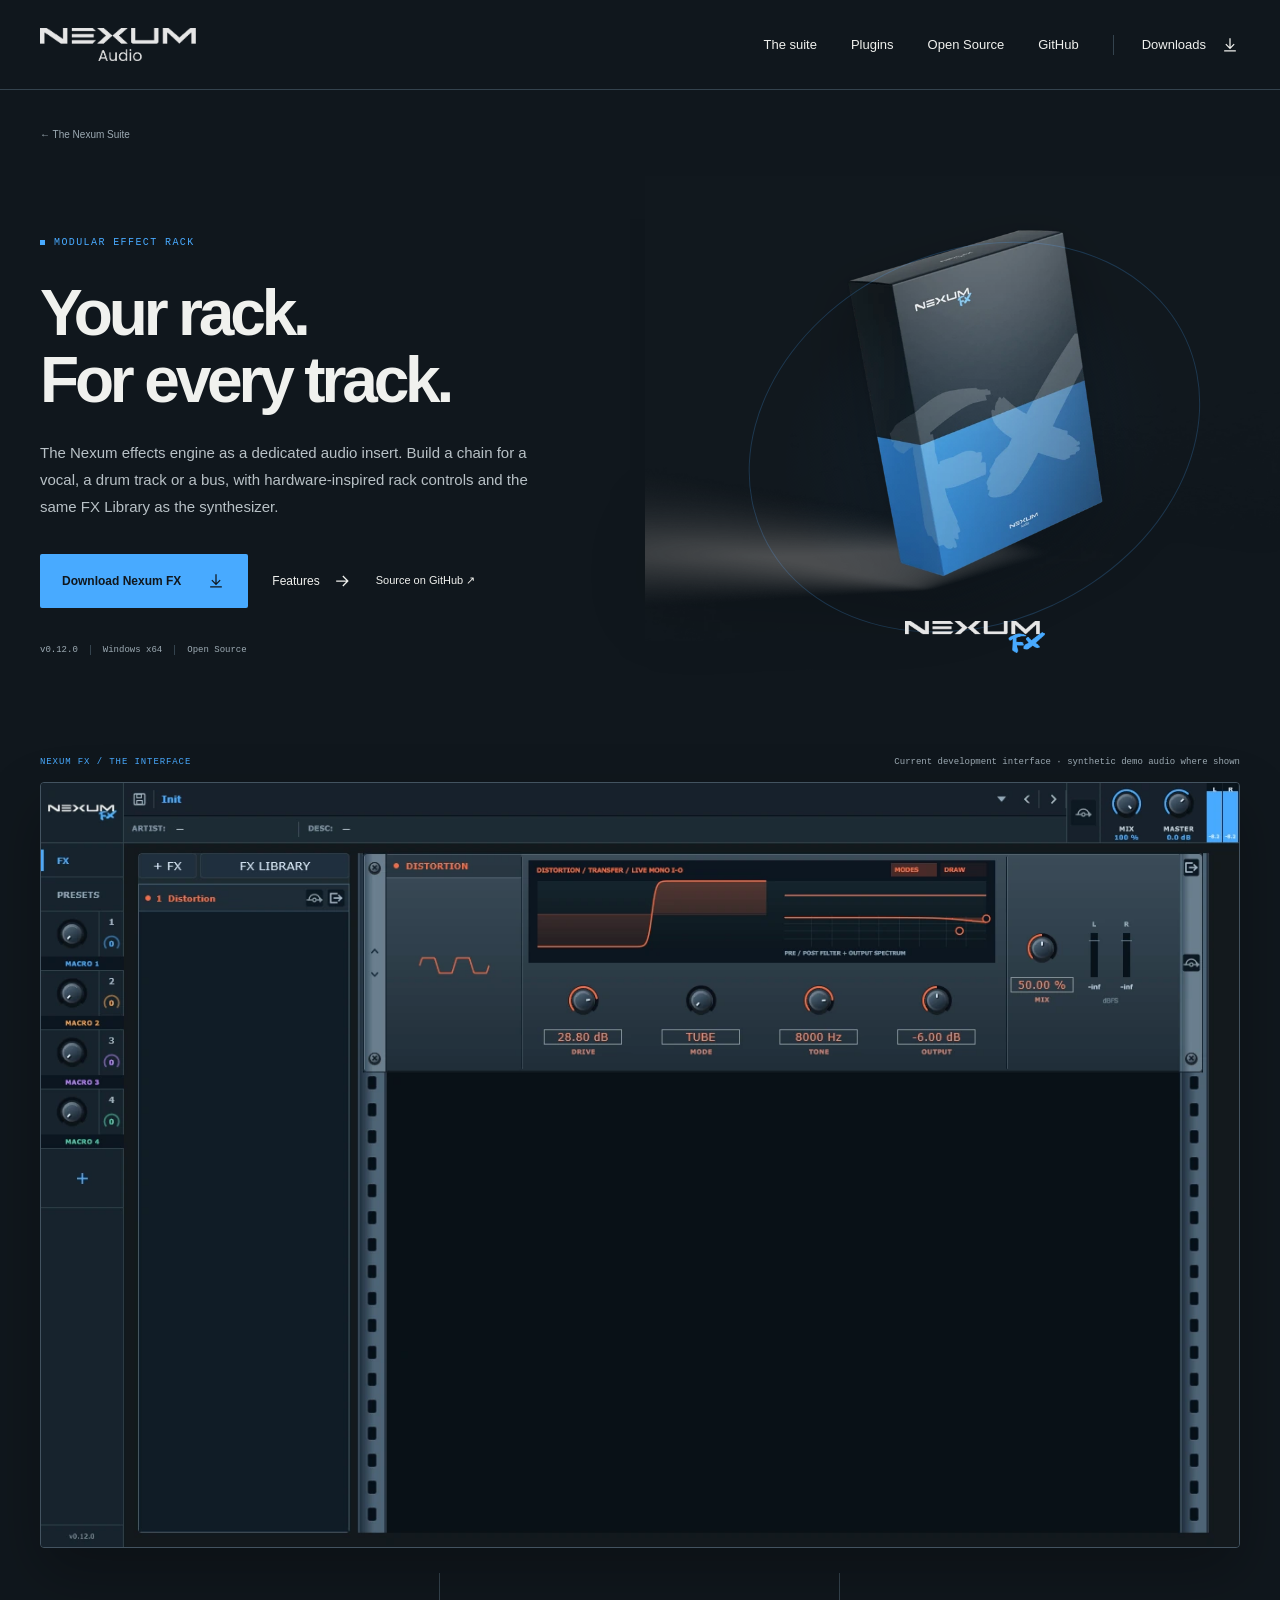
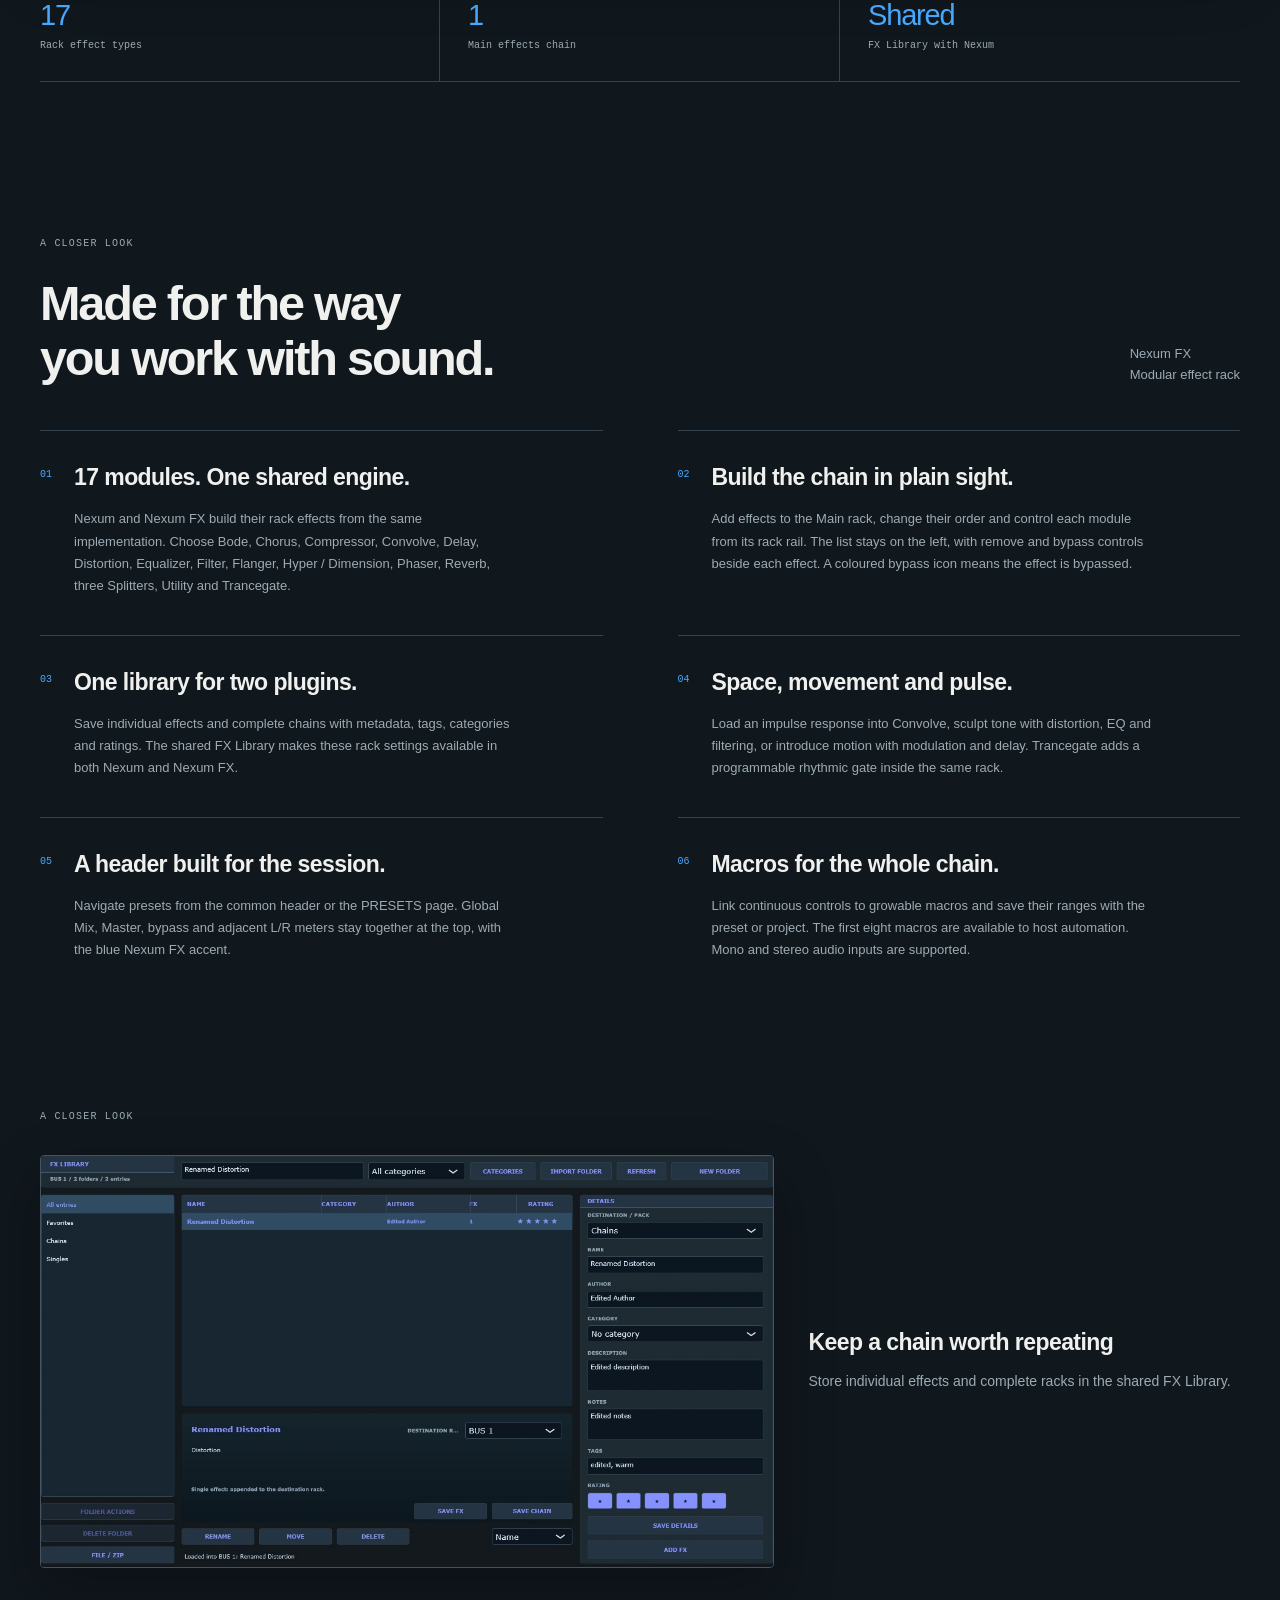
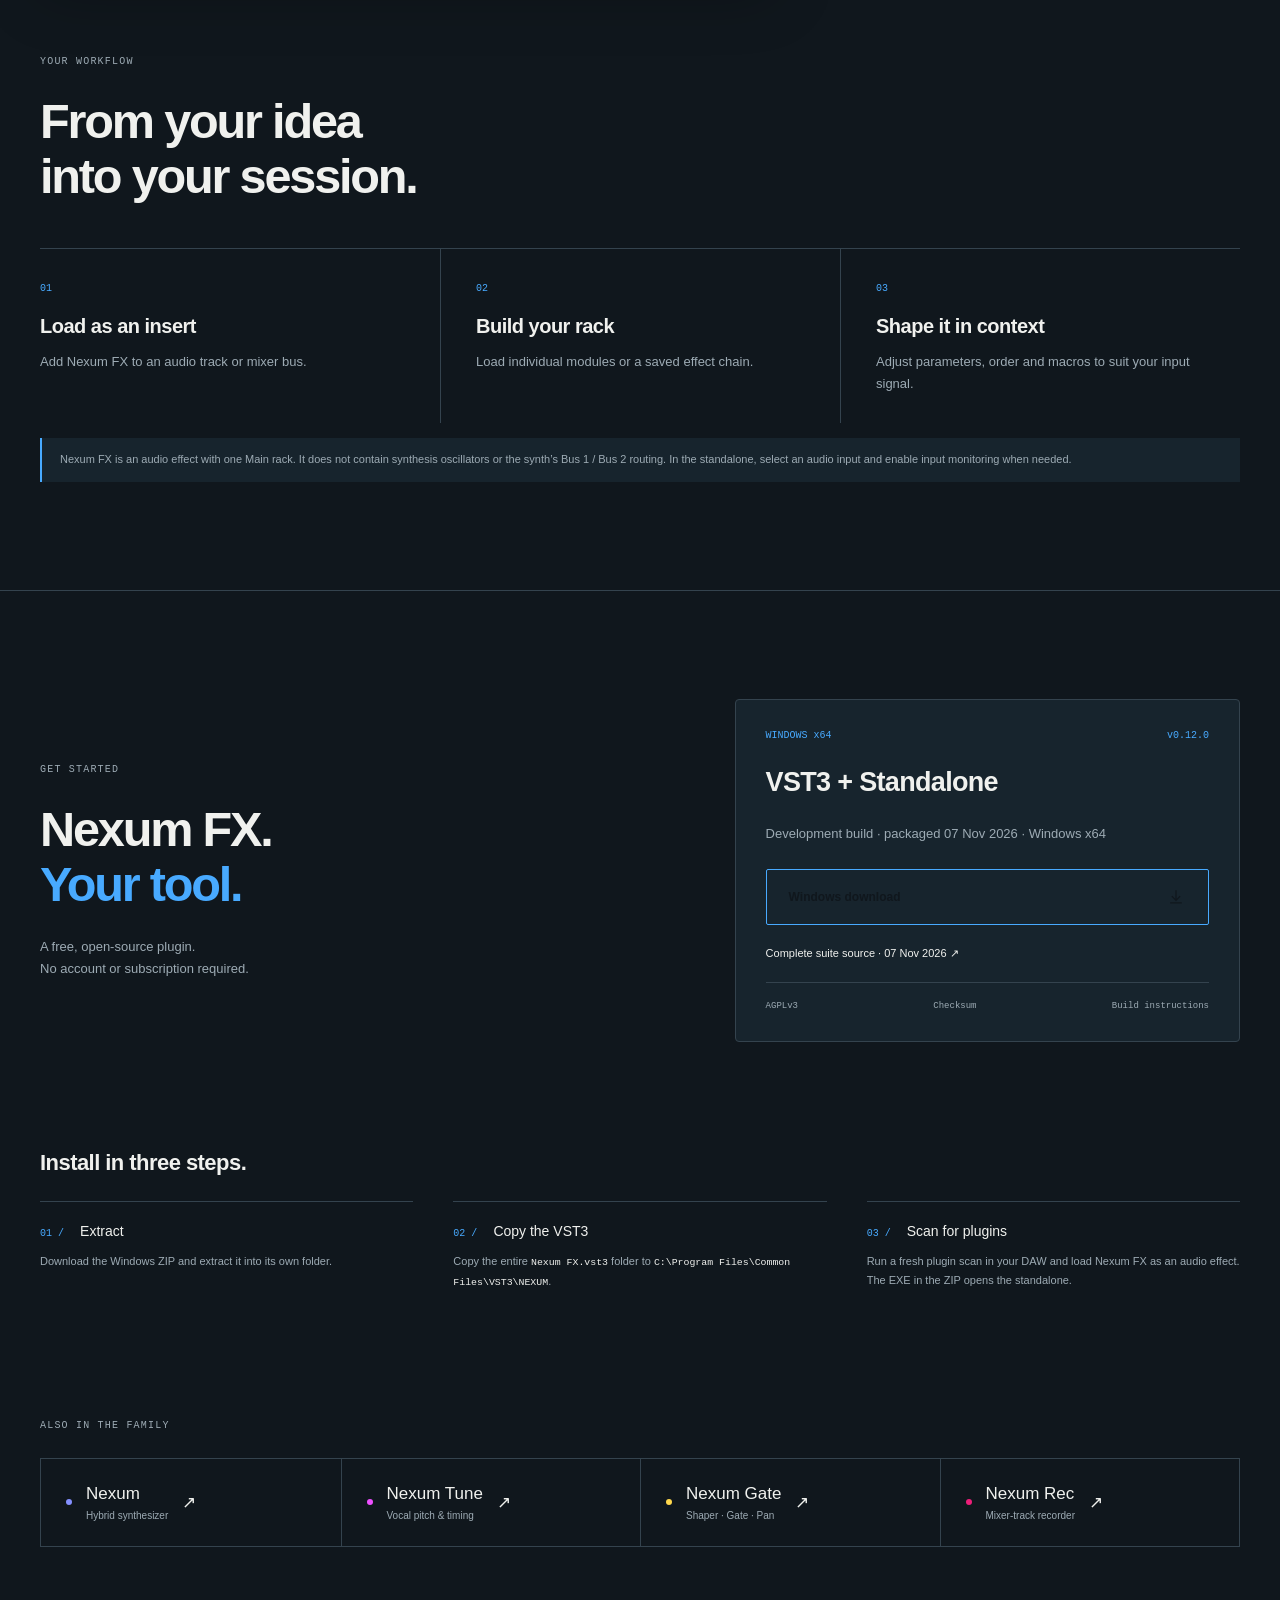
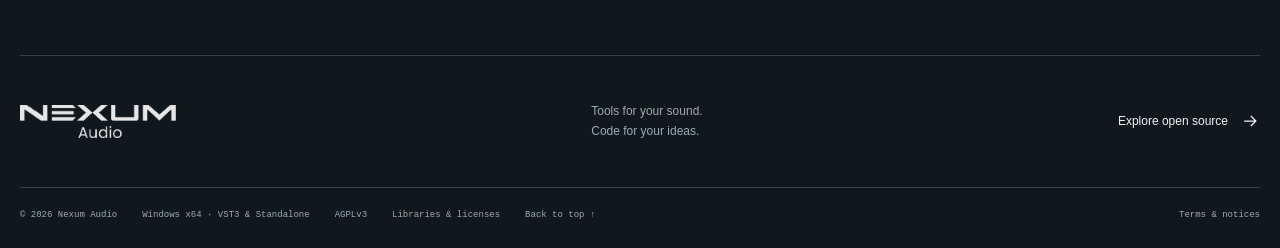
==== commit 7b4a63c6: "Link GitHub directly from every page header" ====
--- a/fx.html
+++ b/fx.html
@@ -1,3 +1,3 @@
 <!DOCTYPE html>
 
-<html lang="en"><head><meta charset="utf-8"/><meta content="width=device-width, initial-scale=1" name="viewport"/><title>Nexum FX · Nexum Audio</title><meta content="The Nexum effects engine as a dedicated audio insert. Build a chain for a vocal, a drum track or a bus, with hardware-inspired rack controls and the same FX Library as the synthesizer." name="description"/><meta content="#10171d" name="theme-color"/><link href="assets/favicon.svg" rel="icon" type="image/svg+xml"/><link href="assets/style.css" rel="stylesheet"/><script defer="" src="assets/site.js"></script></head><body style="--accent:#48aaff;--accent-text:#48aaff"><a class="skip" href="#main">Skip to content</a><header class="site-header"><a aria-label="Nexum Audio home" class="brand" href="index.html"><img alt="Nexum Audio" class="family-logo" height="165" src="assets/nexum-audio-logo.png" width="778"/></a><button aria-controls="navigation" aria-expanded="false" class="menu-toggle">Menu <span>+</span></button><nav aria-label="Main navigation" id="navigation"><a href="index.html#suite">The suite</a><a href="index.html#plugins">Plugins</a><a href="open-source.html">Open Source</a><a class="nav-download" href="#download">Downloads <svg aria-hidden="true" viewbox="0 0 24 24"><path d="M12 4v12m-5-5 5 5 5-5M5 19h14"></path></svg></a></nav></header><main id="main"><section class="product-hero section" id="top"><a class="back-link" href="index.html#plugins">← The Nexum Suite</a><div class="product-hero-grid"><div><p class="eyebrow"><span></span>MODULAR EFFECT RACK</p><h1>Your rack.<br/>For every track.</h1><p class="hero-intro">The Nexum effects engine as a dedicated audio insert. Build a chain for a vocal, a drum track or a bus, with hardware-inspired rack controls and the same FX Library as the synthesizer.</p><div class="actions"><a class="button primary" href="#download">Download Nexum FX <svg aria-hidden="true" viewbox="0 0 24 24"><path d="M12 4v12m-5-5 5 5 5-5M5 19h14"></path></svg></a><a class="text-link" href="#features">Features <svg aria-hidden="true" viewbox="0 0 24 24"><path d="M5 12h14m-6-6 6 6-6 6"></path></svg></a><a class="text-link" href="https://github.com/nexum-audio/nexum-fx">Source on GitHub ↗</a></div><div class="hero-facts"><span>v0.12.0</span><span>Windows x64</span><span>Open Source</span></div></div><div class="product-art"><div aria-hidden="true" class="art-orbit"></div><img alt="Nexum FX product mockup" height="700" src="assets/fx-box.webp" width="1000"/><img alt="Nexum FX Logo" class="product-wordmark" height="365" src="assets/fx-logo.png" width="1600"/></div></div></section><section class="product-screen section"><div class="screen-heading"><span class="mono">NEXUM FX / THE INTERFACE</span><span>Current development interface · synthetic demo audio where shown</span></div><button aria-label="Enlarge Nexum FX interface" class="screenshot" data-zoom="assets/fx-interface.webp"><img alt="Nexum FX: modular effect rack with the macro sidebar" height="850" loading="lazy" src="assets/fx-interface.webp" width="1332"/><span class="zoom-label">Enlarge view ↗</span></button><div class="product-stats"><div><strong>17</strong><span>Rack effect types</span></div><div><strong>1</strong><span>Main effects chain</span></div><div><strong>Shared</strong><span>FX Library with Nexum</span></div></div></section><section class="section" id="features"><div class="section-heading"><div><p class="section-tag">A CLOSER LOOK</p><h2>Made for the way<br/>you work with sound.</h2></div><p>Nexum FX<br/>Modular effect rack</p></div><div class="features-grid"><article class="feature"><span class="feature-num">01</span><div><h3>17 modules. One shared engine.</h3><p>Nexum and Nexum FX build their rack effects from the same implementation. Choose Bode, Chorus, Compressor, Convolve, Delay, Distortion, Equalizer, Filter, Flanger, Hyper / Dimension, Phaser, Reverb, three Splitters, Utility and Trancegate.</p></div></article><article class="feature"><span class="feature-num">02</span><div><h3>Build the chain in plain sight.</h3><p>Add effects to the Main rack, change their order and control each module from its rack rail. The list stays on the left, with remove and bypass controls beside each effect. A coloured bypass icon means the effect is bypassed.</p></div></article><article class="feature"><span class="feature-num">03</span><div><h3>One library for two plugins.</h3><p>Save individual effects and complete chains with metadata, tags, categories and ratings. The shared FX Library makes these rack settings available in both Nexum and Nexum FX.</p></div></article><article class="feature"><span class="feature-num">04</span><div><h3>Space, movement and pulse.</h3><p>Load an impulse response into Convolve, sculpt tone with distortion, EQ and filtering, or introduce motion with modulation and delay. Trancegate adds a programmable rhythmic gate inside the same rack.</p></div></article><article class="feature"><span class="feature-num">05</span><div><h3>A header built for the session.</h3><p>Navigate presets from the common header or the PRESETS page. Global Mix, Master, bypass and adjacent L/R meters stay together at the top, with the blue Nexum FX accent.</p></div></article><article class="feature"><span class="feature-num">06</span><div><h3>Macros for the whole chain.</h3><p>Link continuous controls to growable macros and save their ranges with the preset or project. The first eight macros are available to host automation. Mono and stereo audio inputs are supported.</p></div></article></div></section><section class="section detail-gallery"><p class="section-tag">A CLOSER LOOK</p><figure><button aria-label="Enlarge Keep a chain worth repeating" class="screenshot" data-zoom="assets/fx-library.webp"><img alt="Keep a chain worth repeating" height="680" loading="lazy" src="assets/fx-library.webp" width="1208"/></button><figcaption><h3>Keep a chain worth repeating</h3><p>Store individual effects and complete racks in the shared FX Library.</p></figcaption></figure></section><section class="workflow-section section"><p class="section-tag">YOUR WORKFLOW</p><h2>From your idea<br/>into your session.</h2><div class="workflow-grid"><article><span>01</span><h3>Load as an insert</h3><p>Add Nexum FX to an audio track or mixer bus.</p></article><article><span>02</span><h3>Build your rack</h3><p>Load individual modules or a saved effect chain.</p></article><article><span>03</span><h3>Shape it in context</h3><p>Adjust parameters, order and macros to suit your input signal.</p></article></div><p class="product-note">Nexum FX is an audio effect with one Main rack. It does not contain synthesis oscillators or the synth’s Bus 1 / Bus 2 routing. In the standalone, select an audio input and enable input monitoring when needed.</p></section><section class="section product-download" id="download"><div><p class="section-tag">GET STARTED</p><h2>Nexum FX.<br/><span>Your tool.</span></h2><p>A free, open-source plugin.<br/>No account or subscription required.</p></div><div class="release-card"><div class="release-card-top"><span class="mono">WINDOWS x64</span><span>v0.12.0</span></div><h3>VST3 + Standalone</h3><p>Development build · packaged 07 Nov 2026 · Windows x64</p><a class="button primary" download="" href="downloads/nexum-fx-0.12.0-windows-x64-2026-11-07.zip">Windows download <svg aria-hidden="true" viewbox="0 0 24 24"><path d="M12 4v12m-5-5 5 5 5-5M5 19h14"></path></svg></a><a class="source-download" download="" href="downloads/nexum-suite-source-2026-11-07.zip">Complete suite source · 07 Nov 2026 ↗</a><div class="release-meta"><a href="downloads/AGPL-3.0.txt">AGPLv3</a><a href="downloads/SHA256SUMS.txt">Checksum</a><a href="open-source.html#build">Build instructions</a></div></div></section><section class="section installation"><h3>Install in three steps.</h3><ol><li><strong>Extract</strong><p>Download the Windows ZIP and extract it into its own folder.</p></li><li><strong>Copy the VST3</strong><p>Copy the entire <code>Nexum FX.vst3</code> folder to <code>C:\Program Files\Common Files\VST3\NEXUM</code>.</p></li><li><strong>Scan for plugins</strong><p>Run a fresh plugin scan in your DAW and load Nexum FX as an audio effect. The EXE in the ZIP opens the standalone.</p></li></ol></section><section class="section siblings"><p class="section-tag">ALSO IN THE FAMILY</p><div><a href="nexum.html" style="--product:#8490ff"><span class="product-dot"></span><span>Nexum<small>Hybrid synthesizer</small></span><span aria-hidden="true">↗</span></a><a href="tune.html" style="--product:#ee50ff"><span class="product-dot"></span><span>Nexum Tune<small>Vocal pitch &amp; timing</small></span><span aria-hidden="true">↗</span></a><a href="gate.html" style="--product:#ffd84d"><span class="product-dot"></span><span>Nexum Gate<small>Shaper · Gate · Pan</small></span><span aria-hidden="true">↗</span></a><a href="rec.html" style="--product:#ed1e79"><span class="product-dot"></span><span>Nexum Rec<small>Mixer-track recorder</small></span><span aria-hidden="true">↗</span></a></div></section></main><footer class="site-footer"><div class="footer-top"><a class="brand" href="index.html"><img alt="Nexum Audio" class="family-logo" height="165" src="assets/nexum-audio-logo.png" width="778"/></a><p>Tools for your sound.<br/>Code for your ideas.</p><a class="text-link" href="open-source.html">Explore open source <svg aria-hidden="true" viewbox="0 0 24 24"><path d="M5 12h14m-6-6 6 6-6 6"></path></svg></a></div><div class="footer-bottom"><span>© 2026 Nexum Audio</span><span>Windows x64 · VST3 &amp; Standalone</span><a href="downloads/AGPL-3.0.txt">AGPLv3</a><a href="licenses.html">Libraries &amp; licenses</a><a href="#top">Back to top ↑</a><a href="terms.html">Terms &amp; notices</a></div></footer><dialog aria-label="Plugin view" class="image-dialog"><button aria-label="Close image" class="dialog-close">Close ×</button><img alt="Enlarged plugin view" height="961" src="assets/nexum-interface.webp" width="1332"/></dialog></body></html>
+<html lang="en"><head><meta charset="utf-8"/><meta content="width=device-width, initial-scale=1" name="viewport"/><title>Nexum FX · Nexum Audio</title><meta content="The Nexum effects engine as a dedicated audio insert. Build a chain for a vocal, a drum track or a bus, with hardware-inspired rack controls and the same FX Library as the synthesizer." name="description"/><meta content="#10171d" name="theme-color"/><link href="assets/favicon.svg" rel="icon" type="image/svg+xml"/><link href="assets/style.css" rel="stylesheet"/><script defer="" src="assets/site.js"></script></head><body style="--accent:#48aaff;--accent-text:#48aaff"><a class="skip" href="#main">Skip to content</a><header class="site-header"><a aria-label="Nexum Audio home" class="brand" href="index.html"><img alt="Nexum Audio" class="family-logo" height="165" src="assets/nexum-audio-logo.png" width="778"/></a><button aria-controls="navigation" aria-expanded="false" class="menu-toggle">Menu <span>+</span></button><nav aria-label="Main navigation" id="navigation"><a href="index.html#suite">The suite</a><a href="index.html#plugins">Plugins</a><a href="open-source.html">Open Source</a><a aria-label="Nexum Audio on GitHub" href="https://github.com/nexum-audio">GitHub</a><a class="nav-download" href="#download">Downloads <svg aria-hidden="true" viewbox="0 0 24 24"><path d="M12 4v12m-5-5 5 5 5-5M5 19h14"></path></svg></a></nav></header><main id="main"><section class="product-hero section" id="top"><a class="back-link" href="index.html#plugins">← The Nexum Suite</a><div class="product-hero-grid"><div><p class="eyebrow"><span></span>MODULAR EFFECT RACK</p><h1>Your rack.<br/>For every track.</h1><p class="hero-intro">The Nexum effects engine as a dedicated audio insert. Build a chain for a vocal, a drum track or a bus, with hardware-inspired rack controls and the same FX Library as the synthesizer.</p><div class="actions"><a class="button primary" href="#download">Download Nexum FX <svg aria-hidden="true" viewbox="0 0 24 24"><path d="M12 4v12m-5-5 5 5 5-5M5 19h14"></path></svg></a><a class="text-link" href="#features">Features <svg aria-hidden="true" viewbox="0 0 24 24"><path d="M5 12h14m-6-6 6 6-6 6"></path></svg></a><a class="text-link" href="https://github.com/nexum-audio/nexum-fx">Source on GitHub ↗</a></div><div class="hero-facts"><span>v0.12.0</span><span>Windows x64</span><span>Open Source</span></div></div><div class="product-art"><div aria-hidden="true" class="art-orbit"></div><img alt="Nexum FX product mockup" height="700" src="assets/fx-box.webp" width="1000"/><img alt="Nexum FX Logo" class="product-wordmark" height="365" src="assets/fx-logo.png" width="1600"/></div></div></section><section class="product-screen section"><div class="screen-heading"><span class="mono">NEXUM FX / THE INTERFACE</span><span>Current development interface · synthetic demo audio where shown</span></div><button aria-label="Enlarge Nexum FX interface" class="screenshot" data-zoom="assets/fx-interface.webp"><img alt="Nexum FX: modular effect rack with the macro sidebar" height="850" loading="lazy" src="assets/fx-interface.webp" width="1332"/><span class="zoom-label">Enlarge view ↗</span></button><div class="product-stats"><div><strong>17</strong><span>Rack effect types</span></div><div><strong>1</strong><span>Main effects chain</span></div><div><strong>Shared</strong><span>FX Library with Nexum</span></div></div></section><section class="section" id="features"><div class="section-heading"><div><p class="section-tag">A CLOSER LOOK</p><h2>Made for the way<br/>you work with sound.</h2></div><p>Nexum FX<br/>Modular effect rack</p></div><div class="features-grid"><article class="feature"><span class="feature-num">01</span><div><h3>17 modules. One shared engine.</h3><p>Nexum and Nexum FX build their rack effects from the same implementation. Choose Bode, Chorus, Compressor, Convolve, Delay, Distortion, Equalizer, Filter, Flanger, Hyper / Dimension, Phaser, Reverb, three Splitters, Utility and Trancegate.</p></div></article><article class="feature"><span class="feature-num">02</span><div><h3>Build the chain in plain sight.</h3><p>Add effects to the Main rack, change their order and control each module from its rack rail. The list stays on the left, with remove and bypass controls beside each effect. A coloured bypass icon means the effect is bypassed.</p></div></article><article class="feature"><span class="feature-num">03</span><div><h3>One library for two plugins.</h3><p>Save individual effects and complete chains with metadata, tags, categories and ratings. The shared FX Library makes these rack settings available in both Nexum and Nexum FX.</p></div></article><article class="feature"><span class="feature-num">04</span><div><h3>Space, movement and pulse.</h3><p>Load an impulse response into Convolve, sculpt tone with distortion, EQ and filtering, or introduce motion with modulation and delay. Trancegate adds a programmable rhythmic gate inside the same rack.</p></div></article><article class="feature"><span class="feature-num">05</span><div><h3>A header built for the session.</h3><p>Navigate presets from the common header or the PRESETS page. Global Mix, Master, bypass and adjacent L/R meters stay together at the top, with the blue Nexum FX accent.</p></div></article><article class="feature"><span class="feature-num">06</span><div><h3>Macros for the whole chain.</h3><p>Link continuous controls to growable macros and save their ranges with the preset or project. The first eight macros are available to host automation. Mono and stereo audio inputs are supported.</p></div></article></div></section><section class="section detail-gallery"><p class="section-tag">A CLOSER LOOK</p><figure><button aria-label="Enlarge Keep a chain worth repeating" class="screenshot" data-zoom="assets/fx-library.webp"><img alt="Keep a chain worth repeating" height="680" loading="lazy" src="assets/fx-library.webp" width="1208"/></button><figcaption><h3>Keep a chain worth repeating</h3><p>Store individual effects and complete racks in the shared FX Library.</p></figcaption></figure></section><section class="workflow-section section"><p class="section-tag">YOUR WORKFLOW</p><h2>From your idea<br/>into your session.</h2><div class="workflow-grid"><article><span>01</span><h3>Load as an insert</h3><p>Add Nexum FX to an audio track or mixer bus.</p></article><article><span>02</span><h3>Build your rack</h3><p>Load individual modules or a saved effect chain.</p></article><article><span>03</span><h3>Shape it in context</h3><p>Adjust parameters, order and macros to suit your input signal.</p></article></div><p class="product-note">Nexum FX is an audio effect with one Main rack. It does not contain synthesis oscillators or the synth’s Bus 1 / Bus 2 routing. In the standalone, select an audio input and enable input monitoring when needed.</p></section><section class="section product-download" id="download"><div><p class="section-tag">GET STARTED</p><h2>Nexum FX.<br/><span>Your tool.</span></h2><p>A free, open-source plugin.<br/>No account or subscription required.</p></div><div class="release-card"><div class="release-card-top"><span class="mono">WINDOWS x64</span><span>v0.12.0</span></div><h3>VST3 + Standalone</h3><p>Development build · packaged 07 Nov 2026 · Windows x64</p><a class="button primary" download="" href="downloads/nexum-fx-0.12.0-windows-x64-2026-11-07.zip">Windows download <svg aria-hidden="true" viewbox="0 0 24 24"><path d="M12 4v12m-5-5 5 5 5-5M5 19h14"></path></svg></a><a class="source-download" download="" href="downloads/nexum-suite-source-2026-11-07.zip">Complete suite source · 07 Nov 2026 ↗</a><div class="release-meta"><a href="downloads/AGPL-3.0.txt">AGPLv3</a><a href="downloads/SHA256SUMS.txt">Checksum</a><a href="open-source.html#build">Build instructions</a></div></div></section><section class="section installation"><h3>Install in three steps.</h3><ol><li><strong>Extract</strong><p>Download the Windows ZIP and extract it into its own folder.</p></li><li><strong>Copy the VST3</strong><p>Copy the entire <code>Nexum FX.vst3</code> folder to <code>C:\Program Files\Common Files\VST3\NEXUM</code>.</p></li><li><strong>Scan for plugins</strong><p>Run a fresh plugin scan in your DAW and load Nexum FX as an audio effect. The EXE in the ZIP opens the standalone.</p></li></ol></section><section class="section siblings"><p class="section-tag">ALSO IN THE FAMILY</p><div><a href="nexum.html" style="--product:#8490ff"><span class="product-dot"></span><span>Nexum<small>Hybrid synthesizer</small></span><span aria-hidden="true">↗</span></a><a href="tune.html" style="--product:#ee50ff"><span class="product-dot"></span><span>Nexum Tune<small>Vocal pitch &amp; timing</small></span><span aria-hidden="true">↗</span></a><a href="gate.html" style="--product:#ffd84d"><span class="product-dot"></span><span>Nexum Gate<small>Shaper · Gate · Pan</small></span><span aria-hidden="true">↗</span></a><a href="rec.html" style="--product:#ed1e79"><span class="product-dot"></span><span>Nexum Rec<small>Mixer-track recorder</small></span><span aria-hidden="true">↗</span></a></div></section></main><footer class="site-footer"><div class="footer-top"><a class="brand" href="index.html"><img alt="Nexum Audio" class="family-logo" height="165" src="assets/nexum-audio-logo.png" width="778"/></a><p>Tools for your sound.<br/>Code for your ideas.</p><a class="text-link" href="open-source.html">Explore open source <svg aria-hidden="true" viewbox="0 0 24 24"><path d="M5 12h14m-6-6 6 6-6 6"></path></svg></a></div><div class="footer-bottom"><span>© 2026 Nexum Audio</span><span>Windows x64 · VST3 &amp; Standalone</span><a href="downloads/AGPL-3.0.txt">AGPLv3</a><a href="licenses.html">Libraries &amp; licenses</a><a href="#top">Back to top ↑</a><a href="terms.html">Terms &amp; notices</a></div></footer><dialog aria-label="Plugin view" class="image-dialog"><button aria-label="Close image" class="dialog-close">Close ×</button><img alt="Enlarged plugin view" height="961" src="assets/nexum-interface.webp" width="1332"/></dialog></body></html>
